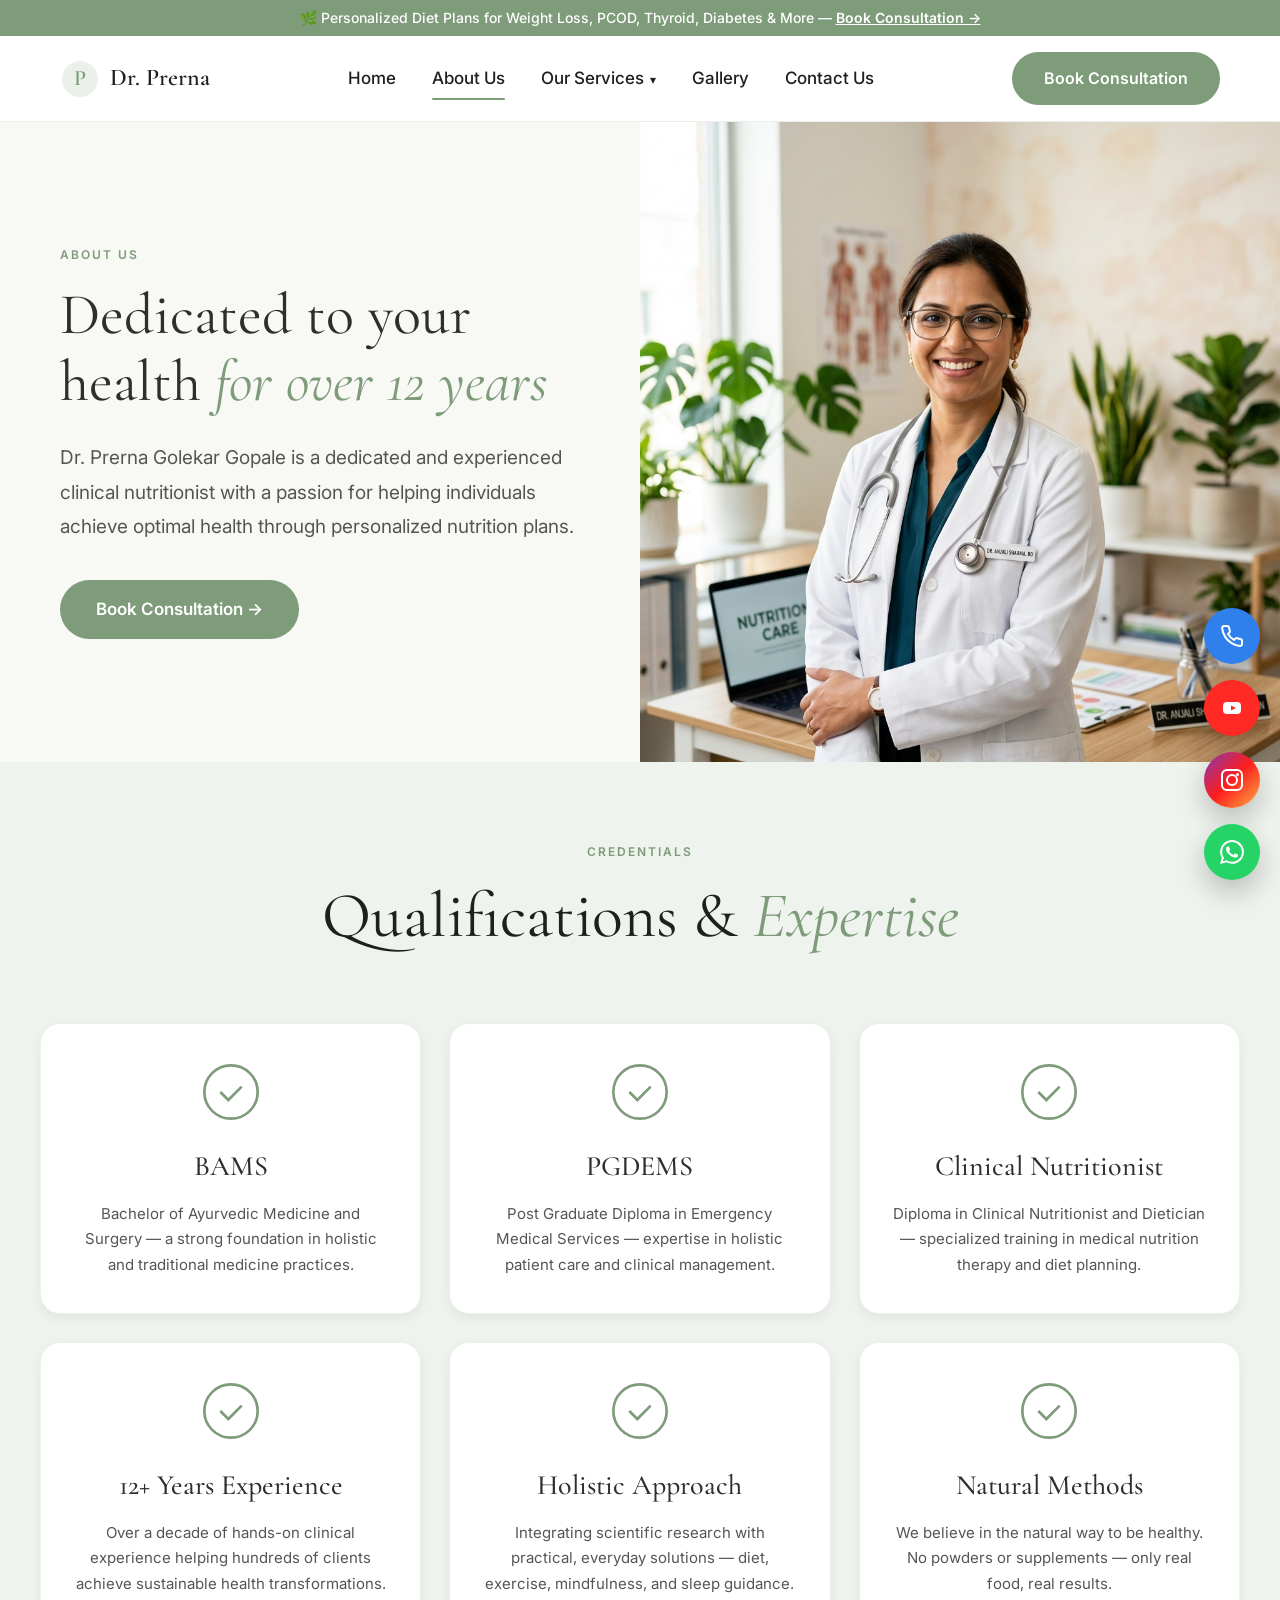
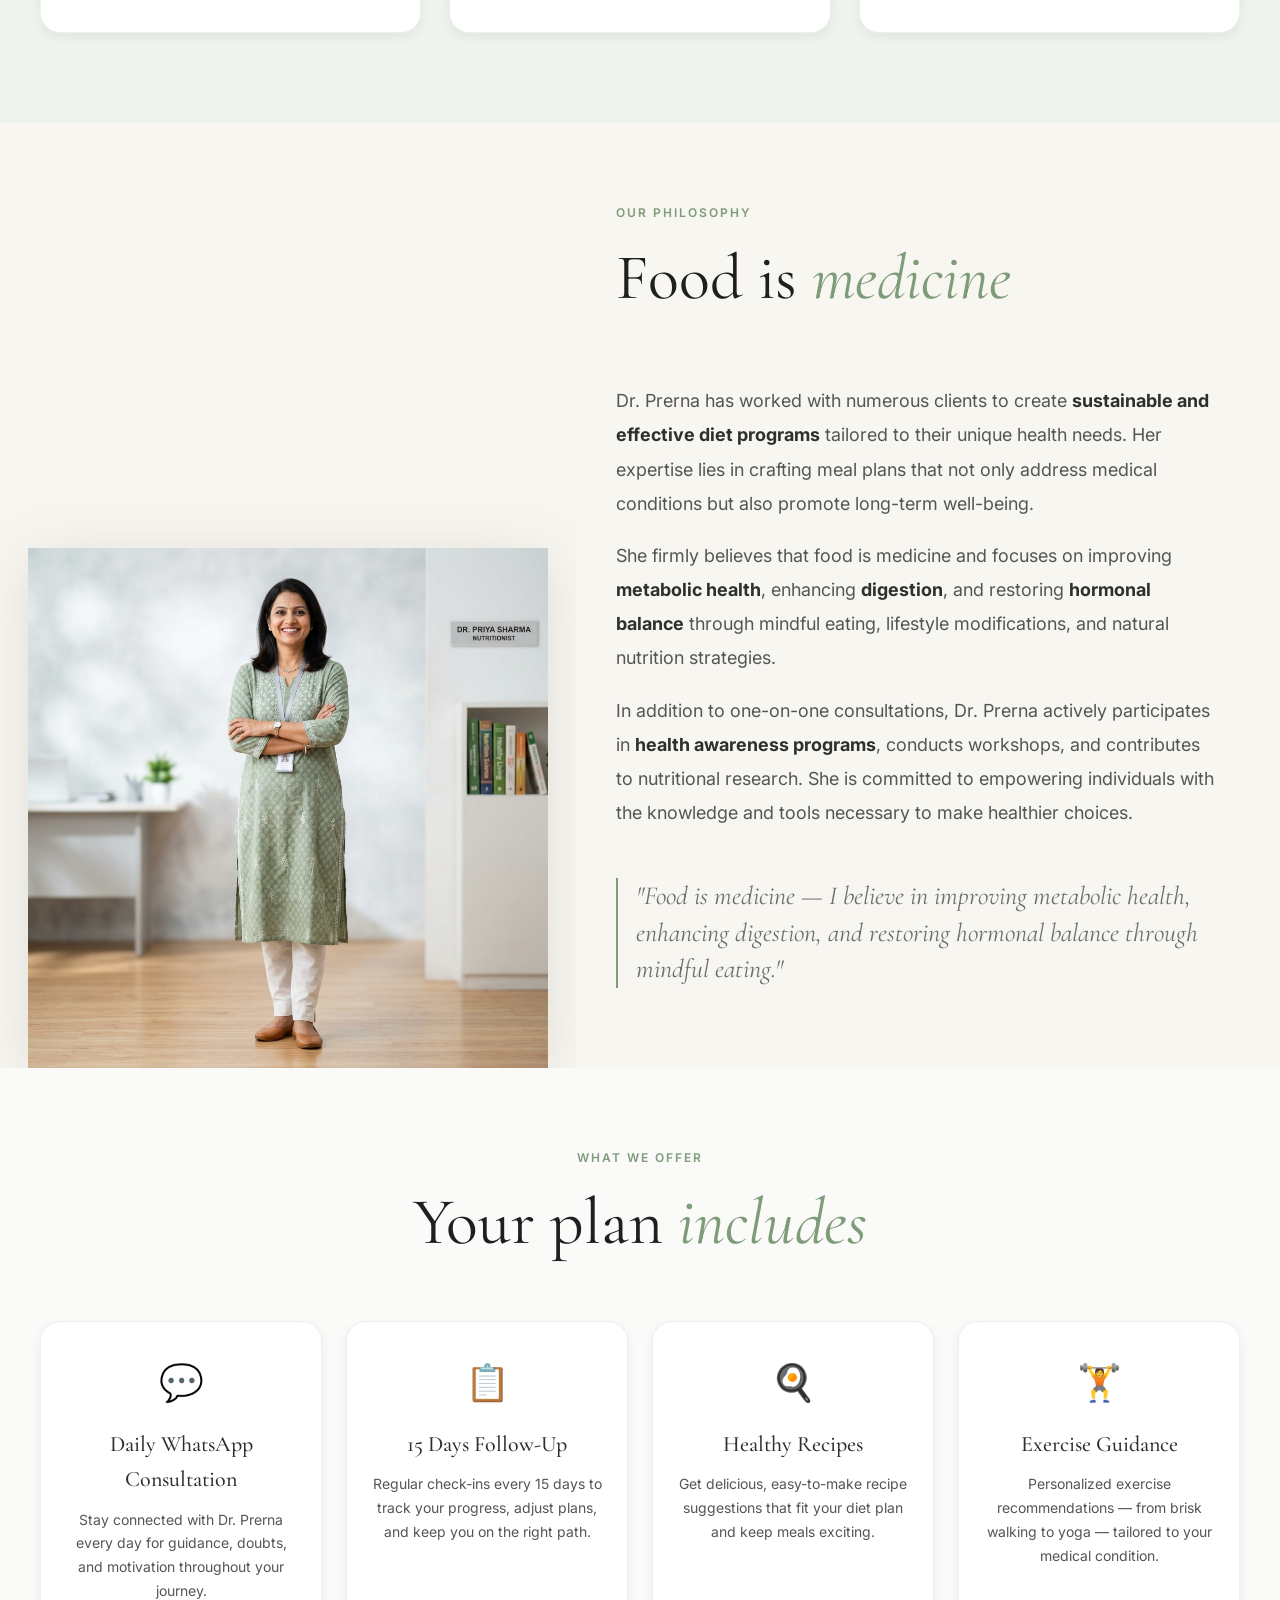
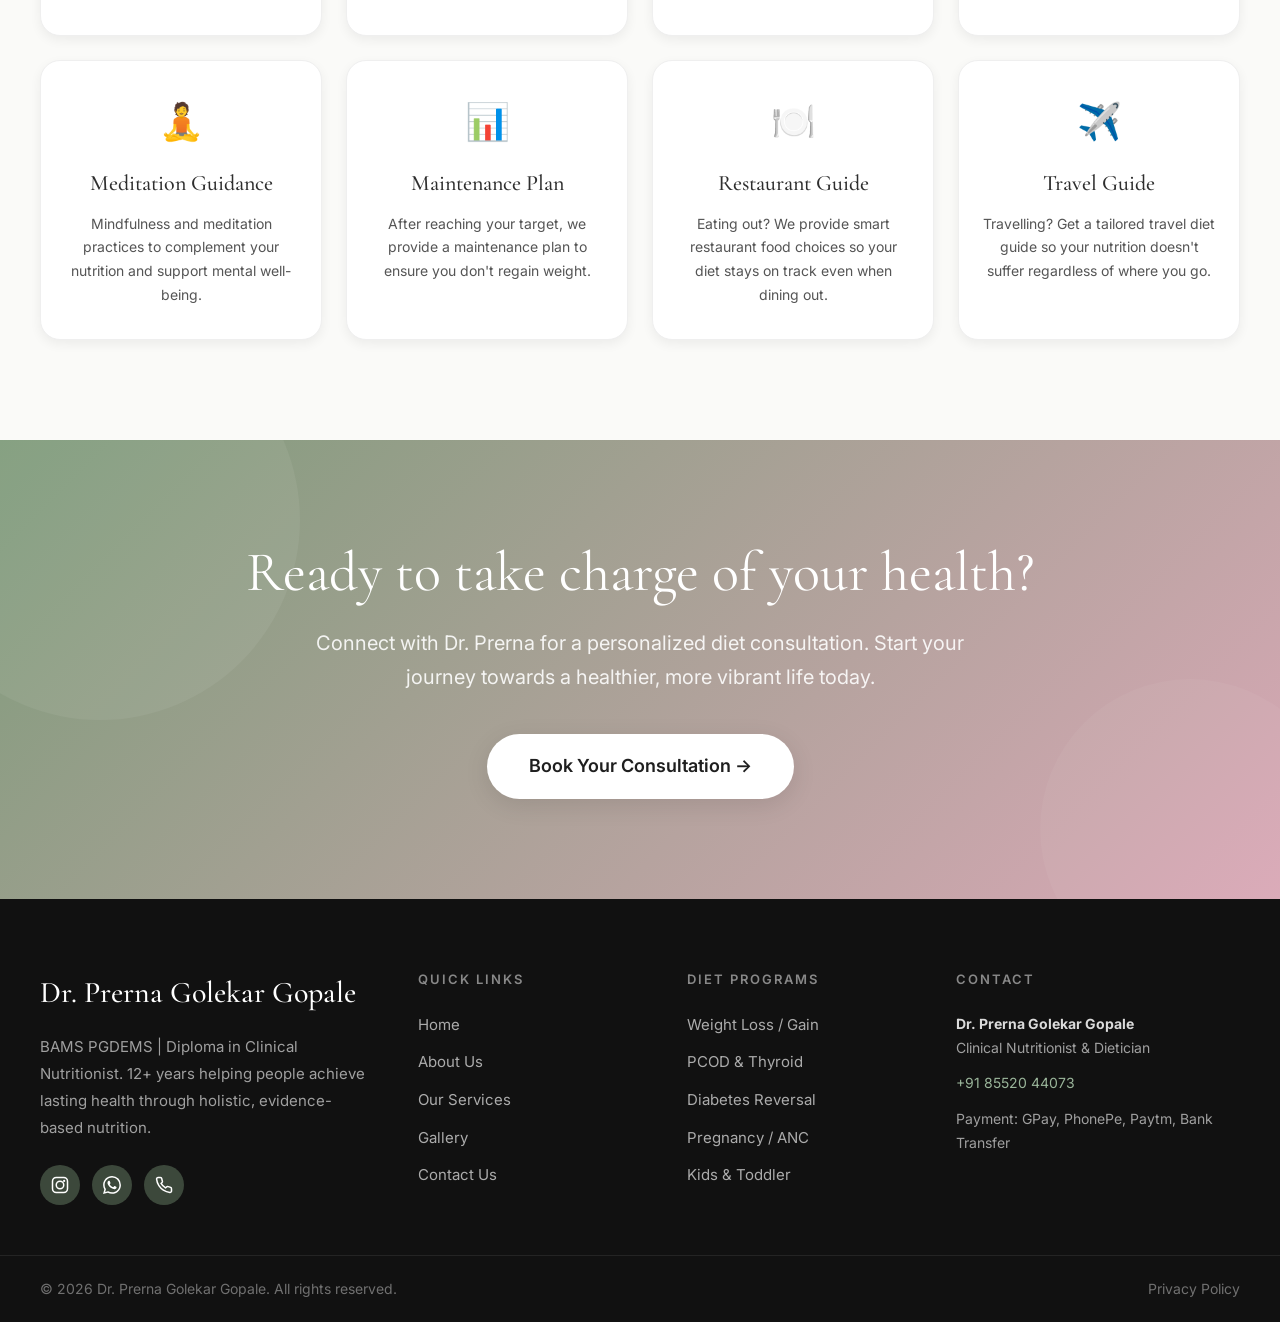
==== about.html @ bc81bae0 "Initial website commit" ====
<!DOCTYPE html>
<html lang="en">
<head>
    <meta charset="UTF-8">
    <meta name="viewport" content="width=device-width, initial-scale=1.0">
    <title>About Us — Dr. Prerna Golekar Gopale | Clinical Nutritionist</title>
    <meta name="description" content="Learn about Dr. Prerna Golekar Gopale — BAMS PGDEMS, Diploma in Clinical Nutritionist with 12+ years of experience in personalized nutrition and holistic wellness.">
    <link rel="preconnect" href="https://fonts.googleapis.com">
    <link rel="preconnect" href="https://fonts.gstatic.com" crossorigin>
    <link href="https://fonts.googleapis.com/css2?family=Cormorant+Garamond:ital,wght@0,300;0,400;0,500;0,600;0,700;1,300;1,400;1,500;1,600;1,700&family=Inter:wght@300;400;500;600;700&display=swap" rel="stylesheet">
    <link rel="stylesheet" href="styles.css">
</head>
<body>

<!-- ======================== HEADER ======================== -->
<div class="announcement-bar" id="announcement-bar">
    <p>🌿 Personalized Diet Plans for Weight Loss, PCOD, Thyroid, Diabetes & More — <a href="contact.html">Book Consultation →</a></p>
</div>

<header class="main-navbar" id="main-navbar">
    <div class="navbar-inner">
        <div class="nav-left">
            <a href="index.html" class="nav-logo">
                <svg class="logo-icon" viewBox="0 0 40 40" width="40" height="40">
                    <circle cx="20" cy="20" r="18" fill="#7E9B7A" opacity="0.15"/>
                    <text x="20" y="26" text-anchor="middle" fill="#7E9B7A" font-family="Cormorant Garamond, serif" font-size="22" font-weight="600">P</text>
                </svg>
                <span class="logo-text">Dr. Prerna</span>
            </a>
        </div>
        <nav class="nav-center" id="nav-center">
            <a href="index.html" class="nav-link">Home</a>
            <a href="about.html" class="nav-link active">About Us</a>
            <div class="nav-dropdown">
                <a href="services.html" class="nav-link">Our Services <span class="dropdown-arrow">▾</span></a>
                <div class="dropdown-menu">
                    <a href="services.html#weight-loss">Weight Loss Program</a>
                    <a href="services.html#pcod-thyroid">PCOD / Thyroid Diet</a>
                    <a href="services.html#diabetes">Diabetes Reversal</a>
                    <a href="services.html#pregnancy">Pregnancy / ANC Plans</a>
                    <a href="services.html#kids">Kids & Toddler Diet</a>
                </div>
            </div>
            <a href="gallery.html" class="nav-link">Gallery</a>
            <a href="contact.html" class="nav-link">Contact Us</a>
        </nav>
        <div class="nav-right">
            <a href="contact.html" class="nav-cta">Book Consultation</a>
        </div>
        <button class="hamburger" id="hamburger" aria-label="Toggle navigation">
            <span></span>
            <span></span>
            <span></span>
        </button>
    </div>
    <div class="mobile-menu" id="mobile-menu">
        <a href="index.html" class="mobile-link">Home</a>
        <a href="about.html" class="mobile-link">About Us</a>
        <a href="services.html" class="mobile-link">Our Services</a>
        <a href="gallery.html" class="mobile-link">Gallery</a>
        <a href="contact.html" class="mobile-link">Contact Us</a>
        <a href="contact.html" class="nav-cta mobile-cta">Book Consultation</a>
    </div>
</header>


<!-- ======================== PAGE HERO ======================== -->
<section class="page-hero" id="page-hero">
    <div class="page-hero-inner">
        <div class="page-hero-content">
            <span class="eyebrow">ABOUT US</span>
            <h1 class="page-hero-heading">Dedicated to your health <span class="green italic">for over 12 years</span></h1>
            <p class="page-hero-desc">Dr. Prerna Golekar Gopale is a dedicated and experienced clinical nutritionist with a passion for helping individuals achieve optimal health through personalized nutrition plans.</p>
            <a href="contact.html" class="btn-sage">Book Consultation →</a>
        </div>
        <div class="page-hero-image">
            <img src="images/about-hero.png" alt="Dr. Prerna Golekar Gopale — Clinical Nutritionist" loading="lazy">
        </div>
    </div>
</section>


<!-- ======================== QUALIFICATIONS ======================== -->
<section class="about-qualifications" id="qualifications">
    <div class="container">
        <span class="eyebrow center">CREDENTIALS</span>
        <h2 class="section-heading-lg center">Qualifications & <span class="green italic">Expertise</span></h2>
        
        <div class="qual-grid">
            <div class="qual-card">
                <div class="qual-icon">
                    <svg viewBox="0 0 48 48" fill="none" stroke="#7E9B7A" stroke-width="2"><circle cx="24" cy="24" r="20"/><path d="M16 24l6 6 10-10"/></svg>
                </div>
                <h3>BAMS</h3>
                <p>Bachelor of Ayurvedic Medicine and Surgery — a strong foundation in holistic and traditional medicine practices.</p>
            </div>
            <div class="qual-card">
                <div class="qual-icon">
                    <svg viewBox="0 0 48 48" fill="none" stroke="#7E9B7A" stroke-width="2"><circle cx="24" cy="24" r="20"/><path d="M16 24l6 6 10-10"/></svg>
                </div>
                <h3>PGDEMS</h3>
                <p>Post Graduate Diploma in Emergency Medical Services — expertise in holistic patient care and clinical management.</p>
            </div>
            <div class="qual-card">
                <div class="qual-icon">
                    <svg viewBox="0 0 48 48" fill="none" stroke="#7E9B7A" stroke-width="2"><circle cx="24" cy="24" r="20"/><path d="M16 24l6 6 10-10"/></svg>
                </div>
                <h3>Clinical Nutritionist</h3>
                <p>Diploma in Clinical Nutritionist and Dietician — specialized training in medical nutrition therapy and diet planning.</p>
            </div>
            <div class="qual-card">
                <div class="qual-icon">
                    <svg viewBox="0 0 48 48" fill="none" stroke="#7E9B7A" stroke-width="2"><circle cx="24" cy="24" r="20"/><path d="M16 24l6 6 10-10"/></svg>
                </div>
                <h3>12+ Years Experience</h3>
                <p>Over a decade of hands-on clinical experience helping hundreds of clients achieve sustainable health transformations.</p>
            </div>
            <div class="qual-card">
                <div class="qual-icon">
                    <svg viewBox="0 0 48 48" fill="none" stroke="#7E9B7A" stroke-width="2"><circle cx="24" cy="24" r="20"/><path d="M16 24l6 6 10-10"/></svg>
                </div>
                <h3>Holistic Approach</h3>
                <p>Integrating scientific research with practical, everyday solutions — diet, exercise, mindfulness, and sleep guidance.</p>
            </div>
            <div class="qual-card">
                <div class="qual-icon">
                    <svg viewBox="0 0 48 48" fill="none" stroke="#7E9B7A" stroke-width="2"><circle cx="24" cy="24" r="20"/><path d="M16 24l6 6 10-10"/></svg>
                </div>
                <h3>Natural Methods</h3>
                <p>We believe in the natural way to be healthy. No powders or supplements — only real food, real results.</p>
            </div>
        </div>
    </div>
</section>


<!-- ======================== DR. PRERNA'S STORY ======================== -->
<section class="about-story" id="story">
    <div class="about-story-grid">
        <div class="about-story-image">
            <img src="images/founder.png" alt="Dr. Prerna Golekar Gopale" loading="lazy">
        </div>
        <div class="about-story-content">
            <span class="eyebrow">OUR PHILOSOPHY</span>
            <h2 class="section-heading-lg">Food is <span class="green italic">medicine</span></h2>
            <p class="founder-para">
                Dr. Prerna has worked with numerous clients to create <strong>sustainable and effective diet programs</strong> tailored to their unique health needs. Her expertise lies in crafting meal plans that not only address medical conditions but also promote long-term well-being.
            </p>
            <p class="founder-para">
                She firmly believes that food is medicine and focuses on improving <strong>metabolic health</strong>, enhancing <strong>digestion</strong>, and restoring <strong>hormonal balance</strong> through mindful eating, lifestyle modifications, and natural nutrition strategies.
            </p>
            <p class="founder-para">
                In addition to one-on-one consultations, Dr. Prerna actively participates in <strong>health awareness programs</strong>, conducts workshops, and contributes to nutritional research. She is committed to empowering individuals with the knowledge and tools necessary to make healthier choices.
            </p>
            <blockquote class="founder-quote">
                "Food is medicine — I believe in improving metabolic health, enhancing digestion, and restoring hormonal balance through mindful eating."
            </blockquote>
        </div>
    </div>
</section>


<!-- ======================== WHAT WE OFFER ======================== -->
<section class="about-offers" id="offers">
    <div class="container">
        <span class="eyebrow center">WHAT WE OFFER</span>
        <h2 class="section-heading-xl center">Your plan <span class="green italic">includes</span></h2>

        <div class="offers-grid">
            <div class="offer-card">
                <div class="offer-icon">💬</div>
                <h4>Daily WhatsApp Consultation</h4>
                <p>Stay connected with Dr. Prerna every day for guidance, doubts, and motivation throughout your journey.</p>
            </div>
            <div class="offer-card">
                <div class="offer-icon">📋</div>
                <h4>15 Days Follow-Up</h4>
                <p>Regular check-ins every 15 days to track your progress, adjust plans, and keep you on the right path.</p>
            </div>
            <div class="offer-card">
                <div class="offer-icon">🍳</div>
                <h4>Healthy Recipes</h4>
                <p>Get delicious, easy-to-make recipe suggestions that fit your diet plan and keep meals exciting.</p>
            </div>
            <div class="offer-card">
                <div class="offer-icon">🏋️</div>
                <h4>Exercise Guidance</h4>
                <p>Personalized exercise recommendations — from brisk walking to yoga — tailored to your medical condition.</p>
            </div>
            <div class="offer-card">
                <div class="offer-icon">🧘</div>
                <h4>Meditation Guidance</h4>
                <p>Mindfulness and meditation practices to complement your nutrition and support mental well-being.</p>
            </div>
            <div class="offer-card">
                <div class="offer-icon">📊</div>
                <h4>Maintenance Plan</h4>
                <p>After reaching your target, we provide a maintenance plan to ensure you don't regain weight.</p>
            </div>
            <div class="offer-card">
                <div class="offer-icon">🍽️</div>
                <h4>Restaurant Guide</h4>
                <p>Eating out? We provide smart restaurant food choices so your diet stays on track even when dining out.</p>
            </div>
            <div class="offer-card">
                <div class="offer-icon">✈️</div>
                <h4>Travel Guide</h4>
                <p>Travelling? Get a tailored travel diet guide so your nutrition doesn't suffer regardless of where you go.</p>
            </div>
        </div>
    </div>
</section>


<!-- ======================== CTA SECTION ======================== -->
<section class="cta-section" id="cta">
    <div class="cta-bg-shape cta-shape-1"></div>
    <div class="cta-bg-shape cta-shape-2"></div>
    <div class="container cta-inner">
        <h2 class="cta-heading">Ready to take charge of your health?</h2>
        <p class="cta-sub">Connect with Dr. Prerna for a personalized diet consultation. Start your journey towards a healthier, more vibrant life today.</p>
        <a href="contact.html" class="cta-btn">Book Your Consultation →</a>
    </div>
</section>


<!-- ======================== FOOTER ======================== -->
<footer class="site-footer" id="footer">
    <div class="container footer-grid">
        <div class="footer-col footer-brand">
            <h3 class="footer-brand-name">Dr. Prerna Golekar Gopale</h3>
            <p class="footer-brand-desc">BAMS PGDEMS | Diploma in Clinical Nutritionist. 12+ years helping people achieve lasting health through holistic, evidence-based nutrition.</p>
            <div class="footer-socials">
                <a href="https://www.instagram.com/" target="_blank" class="social-circle" aria-label="Instagram">
                    <svg viewBox="0 0 24 24" width="18" height="18" fill="white"><rect x="2" y="2" width="20" height="20" rx="5" fill="none" stroke="white" stroke-width="2"/><circle cx="12" cy="12" r="5" fill="none" stroke="white" stroke-width="2"/><circle cx="17.5" cy="6.5" r="1.5" fill="white"/></svg>
                </a>
                <a href="https://wa.me/918552044073" target="_blank" class="social-circle" aria-label="WhatsApp">
                    <svg viewBox="0 0 24 24" width="18" height="18" fill="white"><path d="M17.472 14.382c-.297-.149-1.758-.867-2.03-.967-.273-.099-.471-.148-.67.15-.197.297-.767.966-.94 1.164-.173.199-.347.223-.644.075-.297-.15-1.255-.463-2.39-1.475-.883-.788-1.48-1.761-1.653-2.059-.173-.297-.018-.458.13-.606.134-.133.298-.347.446-.52.149-.174.198-.298.298-.497.099-.198.05-.371-.025-.52-.075-.149-.669-1.612-.916-2.207-.242-.579-.487-.5-.669-.51-.173-.008-.371-.01-.57-.01-.198 0-.52.074-.792.372-.272.297-1.04 1.016-1.04 2.479 0 1.462 1.065 2.875 1.213 3.074.149.198 2.096 3.2 5.077 4.487.709.306 1.262.489 1.694.625.712.227 1.36.195 1.871.118.571-.085 1.758-.719 2.006-1.413.248-.694.248-1.289.173-1.413-.074-.124-.272-.198-.57-.347m-5.421 7.403h-.004a9.87 9.87 0 01-5.031-1.378l-.361-.214-3.741.982.998-3.648-.235-.374a9.86 9.86 0 01-1.51-5.26c.001-5.45 4.436-9.884 9.888-9.884 2.64 0 5.122 1.03 6.988 2.898a9.825 9.825 0 012.893 6.994c-.003 5.45-4.437 9.884-9.885 9.884m8.413-18.297A11.815 11.815 0 0012.05 0C5.495 0 .16 5.335.157 11.892c0 2.096.547 4.142 1.588 5.945L.057 24l6.305-1.654a11.882 11.882 0 005.683 1.448h.005c6.554 0 11.89-5.335 11.893-11.893a11.821 11.821 0 00-3.48-8.413z"/></svg>
                </a>
                <a href="tel:+918552044073" class="social-circle" aria-label="Call">
                    <svg viewBox="0 0 24 24" width="18" height="18" fill="none" stroke="white" stroke-width="2"><path d="M22 16.92v3a2 2 0 01-2.18 2 19.79 19.79 0 01-8.63-3.07 19.5 19.5 0 01-6-6 19.79 19.79 0 01-3.07-8.67A2 2 0 014.11 2h3a2 2 0 012 1.72c.12.96.36 1.9.7 2.81a2 2 0 01-.45 2.11L8.09 9.91a16 16 0 006 6l1.27-1.27a2 2 0 012.11-.45c.91.34 1.85.58 2.81.7A2 2 0 0122 16.92z"/></svg>
                </a>
            </div>
        </div>
        <div class="footer-col">
            <h4 class="footer-col-title">QUICK LINKS</h4>
            <ul class="footer-links">
                <li><a href="index.html">Home</a></li>
                <li><a href="about.html">About Us</a></li>
                <li><a href="services.html">Our Services</a></li>
                <li><a href="gallery.html">Gallery</a></li>
                <li><a href="contact.html">Contact Us</a></li>
            </ul>
        </div>
        <div class="footer-col">
            <h4 class="footer-col-title">DIET PROGRAMS</h4>
            <ul class="footer-links">
                <li><a href="services.html#weight-loss">Weight Loss / Gain</a></li>
                <li><a href="services.html#pcod-thyroid">PCOD & Thyroid</a></li>
                <li><a href="services.html#diabetes">Diabetes Reversal</a></li>
                <li><a href="services.html#pregnancy">Pregnancy / ANC</a></li>
                <li><a href="services.html#kids">Kids & Toddler</a></li>
            </ul>
        </div>
        <div class="footer-col">
            <h4 class="footer-col-title">CONTACT</h4>
            <div class="footer-contact">
                <p><strong>Dr. Prerna Golekar Gopale</strong><br>Clinical Nutritionist & Dietician</p>
                <p><a href="tel:+918552044073">+91 85520 44073</a></p>
                <p>Payment: GPay, PhonePe, Paytm, Bank Transfer</p>
            </div>
        </div>
    </div>
    <div class="footer-bottom">
        <div class="container footer-bottom-inner">
            <span>&copy; 2026 Dr. Prerna Golekar Gopale. All rights reserved.</span>
            <a href="#">Privacy Policy</a>
        </div>
    </div>
</footer>

<div class="floating-contact-buttons" id="floating-contact-buttons">
    <a href="tel:+918857066841" class="fab-btn fab-call" aria-label="Call">
        <svg viewBox="0 0 24 24" width="24" height="24" fill="none" stroke="currentColor" stroke-width="2"><path d="M22 16.92v3a2 2 0 01-2.18 2 19.79 19.79 0 01-8.63-3.07 19.5 19.5 0 01-6-6 19.79 19.79 0 01-3.07-8.67A2 2 0 014.11 2h3a2 2 0 012 1.72c.12.96.36 1.9.7 2.81a2 2 0 01-.45 2.11L8.09 9.91a16 16 0 006 6l1.27-1.27a2 2 0 012.11-.45c.91.34 1.85.58 2.81.7A2 2 0 0122 16.92z"/></svg>
    </a>
    <a href="https://www.youtube.com/" target="_blank" class="fab-btn fab-youtube" aria-label="YouTube">
        <svg viewBox="0 0 24 24" width="24" height="24" fill="none" aria-hidden="true"><rect x="3" y="6" width="18" height="12" rx="4" fill="#fff"/><path d="M11 9.6L16 12L11 14.4V9.6z" fill="#FF2A23"/></svg>
    </a>
    <a href="https://www.instagram.com/" target="_blank" class="fab-btn fab-instagram" aria-label="Instagram">
        <svg viewBox="0 0 24 24" width="24" height="24" fill="none" stroke="currentColor" stroke-width="2"><rect x="2" y="2" width="20" height="20" rx="5"/><circle cx="12" cy="12" r="5"/><circle cx="17.5" cy="6.5" r="1.5" fill="currentColor" stroke="none"/></svg>
    </a>
    <a href="https://wa.me/918857066841" target="_blank" class="fab-btn fab-whatsapp" aria-label="WhatsApp">
        <svg viewBox="0 0 24 24" width="24" height="24" fill="currentColor"><path d="M17.472 14.382c-.297-.149-1.758-.867-2.03-.967-.273-.099-.471-.148-.67.15-.197.297-.767.966-.94 1.164-.173.199-.347.223-.644.075-.297-.15-1.255-.463-2.39-1.475-.883-.788-1.48-1.761-1.653-2.059-.173-.297-.018-.458.13-.606.134-.133.298-.347.446-.52.149-.174.198-.298.298-.497.099-.198.05-.371-.025-.52-.075-.149-.669-1.612-.916-2.207-.242-.579-.487-.5-.669-.51-.173-.008-.371-.01-.57-.01-.198 0-.52.074-.792.372-.272.297-1.04 1.016-1.04 2.479 0 1.462 1.065 2.875 1.213 3.074.149.198 2.096 3.2 5.077 4.487.709.306 1.262.489 1.694.625.712.227 1.36.195 1.871.118.571-.085 1.758-.719 2.006-1.413.248-.694.248-1.289.173-1.413-.074-.124-.272-.198-.57-.347m-5.421 7.403h-.004a9.87 9.87 0 01-5.031-1.378l-.361-.214-3.741.982.998-3.648-.235-.374a9.86 9.86 0 01-1.51-5.26c.001-5.45 4.436-9.884 9.888-9.884 2.64 0 5.122 1.03 6.988 2.898a9.825 9.825 0 012.893 6.994c-.003 5.45-4.437 9.884-9.885 9.884m8.413-18.297A11.815 11.815 0 0012.05 0C5.495 0 .16 5.335.157 11.892c0 2.096.547 4.142 1.588 5.945L.057 24l6.305-1.654a11.882 11.882 0 005.683 1.448h.005c6.554 0 11.89-5.335 11.893-11.893a11.821 11.821 0 00-3.48-8.413z"/></svg>
    </a>
</div>

<script src="script.js"></script>
</body>
</html>
---- styles.css ----
/* =============================================
   CSS RESET & BASE
   ============================================= */
*, *::before, *::after {
    margin: 0;
    padding: 0;
    box-sizing: border-box;
}

:root {
    --sage: #7E9B7A;
    --sage-dark: #6A876A;
    --sage-light: #9AB59A;
    --rose-accent: #D9A8B6;
    --rose-soft: #F4E7EA;
    --sage-bg: #EEF3EE;
    --off-white: #F8F8F5;
    --warm-ivory: #F8F6F1;
    --charcoal: #2E2E2E;
    --dark-text: #1F1F1F;
    --body-text: #2F2F2F;
    --muted-text: #555555;
    --light-text: #8B8B8B;
    --border-color: #ECECEC;
    --card-border: #EFEFEF;
    --serif: 'Cormorant Garamond', Georgia, serif;
    --sans: 'Inter', -apple-system, BlinkMacSystemFont, sans-serif;
    --shadow-sm: 0 4px 12px rgba(0,0,0,0.06);
    --shadow-md: 0 12px 28px rgba(0,0,0,0.06);
    --shadow-lg: 0 14px 28px rgba(0,0,0,0.12);
    --transition: 0.3s ease;
}

html {
    scroll-behavior: smooth;
    font-size: 16px;
}

body {
    font-family: var(--sans);
    color: var(--dark-text);
    background: #fff;
    line-height: 1.6;
    -webkit-font-smoothing: antialiased;
    -moz-osx-font-smoothing: grayscale;
    overflow-x: hidden;
}

a { text-decoration: none; color: inherit; transition: color var(--transition); }
img { display: block; max-width: 100%; height: auto; }

.container { max-width: 1280px; margin: 0 auto; padding: 0 40px; }

.green { color: var(--sage); }
.italic { font-style: italic; }
.center { text-align: center; }

.eyebrow {
    display: block;
    font-size: 12px;
    font-weight: 600;
    letter-spacing: 2px;
    text-transform: uppercase;
    color: var(--sage);
    margin-bottom: 18px;
}

.eyebrow.center { text-align: center; }
.eyebrow.light { color: var(--sage-light); }


/* =============================================
   ANNOUNCEMENT BAR
   ============================================= */
.announcement-bar {
    width: 100%;
    background: var(--sage);
    height: 36px;
    display: flex;
    align-items: center;
    justify-content: center;
    z-index: 1001;
}
.announcement-bar p { color: #fff; font-size: 14px; font-weight: 500; text-align: center; }
.announcement-bar a { color: #fff; text-decoration: underline; font-weight: 600; }
.announcement-bar a:hover { opacity: 0.85; }


/* =============================================
   MAIN NAVBAR
   ============================================= */
.main-navbar {
    background: #fff;
    height: 86px;
    border-bottom: 1px solid var(--border-color);
    position: sticky;
    top: 0;
    z-index: 1000;
    transition: box-shadow var(--transition);
}
.main-navbar.scrolled { box-shadow: 0 2px 20px rgba(0,0,0,0.06); }

.navbar-inner {
    max-width: 1400px;
    margin: 0 auto;
    padding: 0 60px;
    height: 100%;
    display: flex;
    align-items: center;
    justify-content: space-between;
    gap: 40px;
}

.nav-left { flex-shrink: 0; }
.nav-logo { display: flex; align-items: center; gap: 10px; }
.logo-text { font-family: var(--serif); font-size: 24px; font-weight: 600; color: var(--dark-text); }

.nav-center { display: flex; align-items: center; gap: 36px; }
.nav-link {
    font-size: 17px; font-weight: 500; color: var(--dark-text);
    position: relative; padding: 6px 0; transition: color var(--transition);
}
.nav-link:hover { color: var(--sage); }
.nav-link.active::after {
    content: ''; position: absolute; bottom: -2px; left: 0; right: 0;
    height: 2px; background: var(--sage); border-radius: 1px;
}

.dropdown-arrow { font-size: 12px; margin-left: 2px; }
.nav-dropdown { position: relative; }

.dropdown-menu {
    position: absolute; top: 100%; left: 50%;
    transform: translateX(-50%) translateY(10px);
    min-width: 220px; background: #fff; border-radius: 12px;
    box-shadow: 0 10px 40px rgba(0,0,0,0.12); padding: 10px 0;
    opacity: 0; visibility: hidden; transition: all var(--transition); z-index: 100;
}
.nav-dropdown:hover .dropdown-menu {
    opacity: 1; visibility: visible; transform: translateX(-50%) translateY(0);
}
.dropdown-menu a {
    display: block; padding: 10px 22px; font-size: 15px;
    color: var(--dark-text); transition: all var(--transition);
}
.dropdown-menu a:hover { background: var(--sage-bg); color: var(--sage); }

.nav-right { flex-shrink: 0; }
.nav-cta {
    display: inline-block; background: var(--sage); color: #fff !important;
    padding: 14px 32px; border-radius: 999px; font-size: 16px; font-weight: 600;
    transition: all var(--transition);
}
.nav-cta:hover {
    background: var(--sage-dark); transform: translateY(-1px);
    box-shadow: 0 4px 16px rgba(126,155,122,0.3);
}

/* Hamburger */
.hamburger {
    display: none; flex-direction: column; gap: 5px;
    background: none; border: none; cursor: pointer; padding: 6px; z-index: 1010;
}
.hamburger span {
    display: block; width: 26px; height: 2.5px; background: var(--dark-text);
    border-radius: 2px; transition: all var(--transition);
}
.hamburger.active span:nth-child(1) { transform: rotate(45deg) translate(5px, 5px); }
.hamburger.active span:nth-child(2) { opacity: 0; }
.hamburger.active span:nth-child(3) { transform: rotate(-45deg) translate(5px, -5px); }

.mobile-menu {
    display: none; flex-direction: column; padding: 20px 30px 30px;
    background: #fff; border-top: 1px solid var(--border-color);
}
.mobile-menu.open { display: flex; }
.mobile-link {
    padding: 14px 0; font-size: 17px; font-weight: 500;
    color: var(--dark-text); border-bottom: 1px solid #f0f0f0;
}
.mobile-cta { margin-top: 16px; text-align: center; }


/* =============================================
   HERO SECTION
   ============================================= */
.hero-section {
    background: linear-gradient(180deg, var(--off-white) 0%, var(--rose-soft) 100%);
    padding: 40px 0 50px;
    overflow: hidden;
}
.hero-container {
    max-width: 1280px;
    margin: 0 auto;
    padding: 0 40px;
    text-align: center;
}

/* Hero heading row with IG + WA buttons */
.hero-heading-row {
    display: flex;
    align-items: center;
    justify-content: center;
    gap: 34px;
    margin-bottom: 40px;
}

.hero-social-btn {
    display: flex;
    align-items: center;
    justify-content: center;
    width: 60px;
    height: 60px;
    border-radius: 50%;
    flex-shrink: 0;
    box-shadow: 0 10px 24px rgba(0,0,0,0.18);
    transition: transform 0.25s ease, box-shadow 0.25s ease;
    animation: heroSocialFloat 3.4s ease-in-out infinite;
}

.hero-heading-row .hero-social-btn:nth-child(1) { animation-delay: 0s; }
.hero-heading-row .hero-social-btn:nth-child(3) { animation-delay: 1.1s; }

.hero-ig-btn {
    background: linear-gradient(135deg, #f09433, #e6683c, #dc2743, #cc2366, #bc1888);
    color: #fff;
}
.hero-ig-btn:hover,
.hero-ig-btn:focus-visible {
    transform: translateY(-2px) scale(1.1);
    box-shadow:
        0 0 0 2px rgba(255,255,255,0.35),
        0 0 18px rgba(240, 132, 58, 0.95),
        0 0 34px rgba(220, 39, 67, 0.75),
        0 0 52px rgba(188, 24, 136, 0.55),
        0 10px 24px rgba(0,0,0,0.18);
    filter: saturate(1.15) brightness(1.08);
}
.hero-ig-btn:active {
    transform: translateY(0) scale(0.98);
    box-shadow:
        0 0 0 2px rgba(255,255,255,0.2),
        0 0 22px rgba(220, 39, 67, 0.95),
        0 0 40px rgba(188, 24, 136, 0.7);
}

.hero-wa-btn {
    background: #25D366;
    color: #fff;
}
.hero-wa-btn:hover,
.hero-wa-btn:focus-visible {
    transform: translateY(-2px) scale(1.1);
    box-shadow:
        0 0 0 2px rgba(255,255,255,0.28),
        0 0 18px rgba(37, 211, 102, 0.95),
        0 0 34px rgba(18, 184, 98, 0.72),
        0 0 52px rgba(6, 182, 108, 0.5),
        0 10px 24px rgba(0,0,0,0.18);
    filter: saturate(1.15) brightness(1.08);
}
.hero-wa-btn:active {
    transform: translateY(0) scale(0.98);
    box-shadow:
        0 0 0 2px rgba(255,255,255,0.2),
        0 0 22px rgba(37, 211, 102, 0.95),
        0 0 40px rgba(18, 184, 98, 0.7);
}

@keyframes heroSocialFloat {
    0%, 100% { transform: translateY(0); }
    50% { transform: translateY(-4px); }
}

.hero-heading {
    font-family: var(--serif);
    font-size: 40px;
    font-weight: 600;
    color: var(--dark-text);
    line-height: 1.2;
    max-width: 780px;
}

/* COLLAGE — 7 images now */
.hero-collage {
    position: relative;
    width: 100%;
    max-width: 960px;
    height: 580px;
    margin: 0 auto 40px;
}

.collage-card {
    position: absolute;
    border-radius: 24px;
    overflow: hidden;
    box-shadow: var(--shadow-lg);
}
.collage-card img { width: 100%; height: 100%; object-fit: cover; }

.card-center {
    width: 340px; height: 460px;
    left: 50%; top: 50%;
    transform: translate(-50%, -50%);
    border-radius: 28px; z-index: 3;
}

.card-left-top {
    width: 210px; height: 200px;
    left: 4%; top: 0;
    z-index: 2;
}
.card-left-center {
    width: 200px; height: 180px;
    left: 0%; top: 50%;
    transform: translateY(-50%);
    z-index: 2;
}
.card-left-bottom {
    width: 190px; height: 180px;
    left: 2%; bottom: 0;
    z-index: 2;
}
.card-right-top {
    width: 210px; height: 200px;
    right: 4%; top: 0;
    z-index: 2;
}
.card-right-center {
    width: 200px; height: 180px;
    right: 0%; top: 50%;
    transform: translateY(-50%);
    z-index: 2;
}
.card-right-bottom {
    width: 210px; height: 145px;
    right: 6%; bottom: 5px;
    z-index: 2;
}

@keyframes float1 { 0%, 100% { transform: translateY(0); } 50% { transform: translateY(-10px); } }
@keyframes float2 { 0%, 100% { transform: translateY(0); } 50% { transform: translateY(-8px); } }
@keyframes float3 {
    0%, 100% { transform: translateY(-50%); }
    50% { transform: translateY(calc(-50% - 10px)); }
}
.float-anim-1 { animation: float1 6s ease-in-out infinite; }
.float-anim-2 { animation: float2 7s ease-in-out infinite; }
.float-anim-3 { animation: float3 5s ease-in-out infinite; }

.hero-cta-wrap { text-align: center; }
.hero-cta-btn {
    display: inline-block; background: var(--sage); color: #fff;
    padding: 18px 40px; border-radius: 999px; font-size: 18px; font-weight: 600;
    transition: all var(--transition); box-shadow: 0 0 25px rgba(126,155,122,0.35);
}
.hero-cta-btn:hover { background: var(--sage-dark); transform: scale(1.03); }

@keyframes fadeInUp {
    from { opacity: 0; transform: translateY(30px); }
    to { opacity: 1; transform: translateY(0); }
}
.fade-in-up { opacity: 0; animation: fadeInUp 0.8s ease forwards; }
.fade-in-up:nth-child(2) { animation-delay: 0.3s; }


/* =============================================
   SOCIAL PROOF SECTION
   ============================================= */
.social-proof-section { background: var(--sage-bg); padding: 50px 0 40px; }
.stats-grid { display: grid; grid-template-columns: repeat(4, 1fr); gap: 20px; margin-bottom: 40px; }
.stat-block { text-align: center; }
.stat-number { font-family: var(--serif); font-size: 62px; font-weight: 700; color: var(--sage); line-height: 1; }
.stat-suffix { font-family: var(--serif); font-size: 42px; font-weight: 700; color: var(--sage); }
.stat-label { display: block; font-size: 13px; font-weight: 700; text-transform: uppercase; letter-spacing: 0.6px; color: var(--dark-text); margin-top: 6px; }

.media-heading {
    font-family: var(--serif); font-size: 26px; font-weight: 600;
    color: var(--dark-text); text-align: center; margin-top: 30px; margin-bottom: 26px;
}
.media-logos { display: flex; justify-content: center; flex-wrap: wrap; gap: 14px; margin-bottom: 40px; }
.logo-card {
    width: 120px; height: 78px; background: #fff; border-radius: 10px;
    border: 1px solid var(--card-border); display: flex; align-items: center;
    justify-content: center; font-size: 11px; font-weight: 600; color: var(--light-text);
    text-align: center; padding: 6px; transition: all var(--transition);
}
.logo-card:hover { box-shadow: var(--shadow-sm); transform: translateY(-2px); }


/* =============================================
   WHAT YOU GET SECTION
   ============================================= */
.what-you-get-section { background: #F7F7F5; position: relative; overflow: hidden; }
.decorative-shape {
    position: absolute; top: -80px; right: -80px; width: 300px; height: 300px;
    background: rgba(126,155,122,0.06); border-radius: 50%; pointer-events: none;
}
.wyg-grid { display: grid; grid-template-columns: 55% 45%; min-height: 520px; }
.wyg-image { overflow: hidden; }
.wyg-image img { width: 100%; height: 100%; object-fit: cover; transition: transform 0.8s ease; }
.wyg-image:hover img { transform: scale(1.03); }
.wyg-content { padding: 70px 55px; display: flex; flex-direction: column; justify-content: center; }

.section-heading {
    font-family: var(--serif); font-size: 56px; font-weight: 400;
    color: #2E2E2E; margin-bottom: 40px; line-height: 1.1;
}
.benefit-list { list-style: none; margin-bottom: 36px; }
.benefit-item {
    display: flex; align-items: center; gap: 16px; height: 56px;
    border-bottom: 1px solid #E8E8E8; font-size: 17px; color: var(--body-text);
}
.benefit-item:last-child { border-bottom: none; }
.check-icon { width: 28px; height: 28px; flex-shrink: 0; }
.check-icon svg { width: 100%; height: 100%; }

.btn-sage {
    display: inline-block; background: var(--sage); color: #fff;
    padding: 16px 36px; border-radius: 999px; font-size: 17px; font-weight: 600;
    transition: all var(--transition); align-self: flex-start;
}
.btn-sage:hover {
    background: var(--sage-dark); transform: scale(1.03);
    box-shadow: 0 4px 16px rgba(126,155,122,0.3);
}


/* =============================================
   HOW IT WORKS SECTION
   ============================================= */
.how-it-works-section { background: var(--sage-bg); padding: 70px 0 90px; }
.section-heading-lg {
    font-family: var(--serif); font-size: 64px; font-weight: 400;
    color: #1F1F1F; line-height: 1.15; margin-bottom: 70px;
}
.section-heading-lg.center { text-align: center; }

.timeline {
    display: flex; justify-content: space-between; align-items: flex-start;
    position: relative; padding: 0 20px;
}
.timeline-line {
    position: absolute; top: 30px; left: 60px; right: 60px;
    height: 2px; background: #D8E2D8; z-index: 1;
}
.timeline-step {
    display: flex; flex-direction: column; align-items: center;
    text-align: center; max-width: 190px; position: relative; z-index: 2;
}
.step-circle {
    width: 60px; height: 60px; border-radius: 50%; background: #fff;
    border: 1px solid #AFC3AF; display: flex; align-items: center; justify-content: center;
    font-family: var(--serif); font-size: 22px; font-weight: 600; color: var(--sage);
    margin-bottom: 18px; box-shadow: 0 4px 12px rgba(0,0,0,0.06);
}
.step-title { font-size: 15px; font-weight: 600; color: #333; margin-bottom: 8px; line-height: 1.3; }
.step-desc { font-size: 13px; color: #8A8A8A; line-height: 1.5; }


/* =============================================
   FOUNDER SECTION
   ============================================= */
.founder-section { background: var(--warm-ivory); overflow: hidden; }
.founder-grid {
    display: grid; grid-template-columns: 55% 45%; min-height: 560px;
    max-width: 1280px; margin: 0 auto;
}
.founder-content { padding: 80px 40px 80px 60px; display: flex; flex-direction: column; justify-content: center; }
.founder-para { font-size: 18px; color: var(--muted-text); line-height: 1.9; max-width: 620px; margin-bottom: 18px; }
.founder-para strong { color: var(--body-text); }
.founder-quote {
    font-family: var(--serif); font-size: 26px; font-style: italic;
    color: #6E6E6E; border-left: 2px solid var(--sage); padding-left: 18px;
    margin-top: 30px; line-height: 1.4;
}
.founder-image { display: flex; align-items: flex-end; justify-content: center; padding-top: 30px; position: relative; }
.founder-image img { height: 520px; width: auto; object-fit: contain; filter: drop-shadow(0 10px 30px rgba(0,0,0,0.1)); }


/* =============================================
   OUR PROGRAMS SECTION
   ============================================= */
.programs-section { background: #FAFAF8; padding: 70px 0 90px; }
.section-heading-xl {
    font-family: var(--serif); font-size: 66px; font-weight: 400;
    color: #1F1F1F; margin-top: 18px; margin-bottom: 60px; line-height: 1.15;
}
.section-heading-xl.center { text-align: center; }

.programs-grid { display: grid; grid-template-columns: repeat(3, 1fr); gap: 32px; }
.program-card {
    background: #fff; border-radius: 26px; border: 1px solid var(--card-border);
    box-shadow: var(--shadow-md); overflow: hidden; transition: all var(--transition);
}
.program-card:hover { transform: translateY(-8px); box-shadow: 0 20px 40px rgba(0,0,0,0.1); }
.card-image { height: 250px; overflow: hidden; }
.card-image img { width: 100%; height: 100%; object-fit: cover; transition: transform 0.5s ease; }
.program-card:hover .card-image img { transform: scale(1.05); }
.card-body { padding: 28px; }
.card-title { font-family: var(--serif); font-size: 32px; font-weight: 400; color: #1F1F1F; margin-bottom: 14px; }
.card-desc { font-size: 17px; color: var(--muted-text); line-height: 1.8; margin-bottom: 22px; min-height: 80px; }
.card-cta { font-size: 16px; font-weight: 600; color: var(--sage); transition: color var(--transition); }
.card-cta:hover { color: var(--sage-dark); }


/* =============================================
   HOME DIET PROGRAMS GRID (with SVG icons)
   ============================================= */
.home-diet-programs {
    background: linear-gradient(180deg, var(--sage-bg) 0%, #f4f7f4 100%);
    padding: 80px 0 100px;
}

.diet-programs-grid {
    display: grid;
    grid-template-columns: repeat(4, 1fr);
    gap: 20px;
}

.diet-program-card {
    display: flex;
    flex-direction: column;
    align-items: center;
    background: #fff;
    border-radius: 16px;
    padding: 28px 20px;
    text-align: center;
    border: 1px solid var(--card-border);
    box-shadow: var(--shadow-sm);
    transition: all var(--transition);
    cursor: pointer;
    text-decoration: none;
    color: inherit;
}

.diet-program-card:hover {
    transform: translateY(-5px);
    box-shadow: var(--shadow-lg);
    border-color: rgba(126,155,122,0.3);
}

.diet-program-icon-svg {
    width: 52px;
    height: 52px;
    margin-bottom: 14px;
    display: flex;
    align-items: center;
    justify-content: center;
}

.diet-program-icon-svg svg {
    width: 100%;
    height: 100%;
}

.diet-program-card h4 {
    font-family: var(--serif);
    font-size: 20px;
    font-weight: 500;
    color: #2E2E2E;
}


/* =============================================
   TESTIMONIALS SECTION
   ============================================= */
.testimonials-section {
    background: linear-gradient(180deg, var(--off-white) 0%, #f9f6f4 100%);
    padding: 120px 0;
    color: var(--dark-text);
}

.testimonials-label {
    color: var(--sage);
    letter-spacing: 2.8px;
    margin-bottom: 22px;
}

.testimonials-heading {
    color: var(--dark-text);
    font-size: clamp(42px, 6vw, 78px);
    margin-bottom: 22px;
}

.stories-highlight {
    color: var(--sage);
    font-style: italic;
}

.testimonials-subtitle {
    max-width: 760px;
    margin: 0 auto;
    text-align: center;
    color: var(--muted-text);
    font-size: 19px;
    line-height: 1.8;
}

.testimonial-carousel-shell {
    margin-top: 54px;
    position: relative;
    padding: 0 58px;
}

.testimonial-nav {
    position: absolute;
    top: 50%;
    transform: translateY(-50%);
    width: 44px;
    height: 44px;
    border-radius: 50%;
    border: 1px solid rgba(126,155,122,0.24);
    background: rgba(255,255,255,0.72);
    color: var(--dark-text);
    display: flex;
    align-items: center;
    justify-content: center;
    cursor: pointer;
    backdrop-filter: blur(4px);
    transition: all var(--transition);
}

.testimonial-nav:hover {
    background: #fff;
    border-color: rgba(126,155,122,0.55);
    box-shadow: 0 0 0 1px rgba(126,155,122,0.18), 0 10px 22px rgba(0,0,0,0.08);
}

.testimonial-nav-left { left: 0; }
.testimonial-nav-right { right: 0; }

.review-cards-row {
    display: grid;
    grid-template-columns: repeat(3, minmax(0, 1fr));
    gap: 24px;
}

.review-card {
    background: #fff;
    border-radius: 20px;
    padding: 24px;
    box-shadow: 0 14px 38px rgba(0,0,0,0.08);
    color: #2E2E2E;
    min-height: 252px;
}

.review-header {
    display: flex;
    align-items: center;
    gap: 12px;
}

.review-avatar {
    width: 46px;
    height: 46px;
    border-radius: 50%;
    display: flex;
    align-items: center;
    justify-content: center;
    color: #fff;
    font-size: 14px;
    font-weight: 700;
    letter-spacing: 0.5px;
    flex-shrink: 0;
}

.review-meta {
    display: flex;
    flex-direction: column;
    gap: 2px;
}

.review-meta strong {
    font-size: 15px;
    color: #202020;
    line-height: 1.2;
}

.review-time {
    font-size: 12px;
    color: #7A7A7A;
}

.google-icon {
    margin-left: auto;
    flex-shrink: 0;
}

.review-stars {
    margin: 14px 0 12px;
    font-size: 17px;
    letter-spacing: 2px;
    color: #D4A840;
}

.review-text {
    font-size: 14px;
    line-height: 1.75;
    color: #4C4C4C;
    margin-bottom: 10px;
}

.review-read-more {
    font-size: 13px;
    font-weight: 600;
    color: var(--sage-dark);
}

.review-read-more:hover {
    color: var(--sage);
}

.video-testimonials-wrap {
    margin-top: 68px;
    display: flex;
    flex-direction: column;
    gap: 24px;
}

.video-testimonials-row {
    display: grid;
    gap: 22px;
}

.video-testimonials-top {
    grid-template-columns: repeat(3, minmax(0, 1fr));
}

.video-testimonials-bottom {
    grid-template-columns: repeat(2, minmax(0, 1fr));
    max-width: 66%;
    margin: 0 auto;
}

.video-card {
    border-radius: 18px;
    overflow: hidden;
    box-shadow: 0 16px 34px rgba(0,0,0,0.34);
}

.video-thumbnail {
    position: relative;
    height: 220px;
}

.video-thumbnail img {
    width: 100%;
    height: 100%;
    object-fit: cover;
}

.video-thumbnail::after {
    content: '';
    position: absolute;
    inset: 0;
    background: linear-gradient(to bottom, rgba(0,0,0,0.62) 0%, rgba(0,0,0,0.12) 45%, rgba(0,0,0,0.54) 100%);
}

.video-title,
.video-channel,
.video-play-overlay {
    position: absolute;
    z-index: 2;
}

.video-title {
    top: 14px;
    left: 14px;
    right: 14px;
    color: #fff;
    font-size: 16px;
    line-height: 1.35;
    font-weight: 600;
}

.video-channel {
    left: 14px;
    bottom: 12px;
    color: rgba(255,255,255,0.9);
    font-size: 12px;
    font-weight: 500;
    letter-spacing: 0.2px;
}

.video-play-overlay {
    inset: 0;
    display: flex;
    align-items: center;
    justify-content: center;
}

.yt-play-btn {
    width: 72px;
    height: 72px;
    border-radius: 50%;
    background: #FF2424;
    display: flex;
    align-items: center;
    justify-content: center;
    box-shadow: 0 10px 22px rgba(255,36,36,0.35);
}

.yt-play-triangle {
    width: 0;
    height: 0;
    border-top: 12px solid transparent;
    border-bottom: 12px solid transparent;
    border-left: 20px solid #fff;
    margin-left: 5px;
}


/* =============================================
   CTA SECTION
   ============================================= */
.cta-section { background: linear-gradient(135deg, var(--sage), var(--rose-accent)); padding: 100px 0; position: relative; overflow: hidden; }
.cta-bg-shape { position: absolute; border-radius: 50%; pointer-events: none; }
.cta-shape-1 { width: 400px; height: 400px; background: rgba(255,255,255,0.06); top: -120px; left: -100px; }
.cta-shape-2 { width: 300px; height: 300px; background: rgba(255,255,255,0.04); bottom: -80px; right: -60px; }
.cta-inner { text-align: center; position: relative; z-index: 2; }
.cta-heading { font-family: var(--serif); font-size: 56px; font-weight: 400; color: #fff; margin-bottom: 22px; line-height: 1.15; }
.cta-sub { font-size: 20px; color: rgba(255,255,255,0.88); max-width: 680px; margin: 0 auto 40px; line-height: 1.7; }
.cta-btn {
    display: inline-block; background: #fff; color: var(--dark-text);
    padding: 18px 42px; border-radius: 999px; font-size: 18px; font-weight: 600;
    transition: all var(--transition); box-shadow: 0 6px 24px rgba(0,0,0,0.1);
}
.cta-btn:hover { background: var(--rose-soft); transform: scale(1.03); box-shadow: 0 8px 32px rgba(0,0,0,0.12); }


/* =============================================
   FOOTER
   ============================================= */
.site-footer { background: #111; padding: 70px 0 0; color: rgba(255,255,255,0.75); }
.footer-grid {
    display: grid; grid-template-columns: 1.5fr 1fr 1fr 1.3fr;
    gap: 50px; padding-bottom: 50px;
}
.footer-brand-name {
    font-family: var(--serif); font-size: 30px; font-weight: 500;
    color: #fff; margin-bottom: 16px;
}
.footer-brand-desc { font-size: 15px; line-height: 1.8; color: rgba(255,255,255,0.6); margin-bottom: 24px; }
.footer-socials { display: flex; gap: 12px; }
.social-circle {
    width: 40px; height: 40px; border-radius: 50%; background: rgba(126,155,122,0.4);
    display: flex; align-items: center; justify-content: center; transition: all var(--transition);
}
.social-circle:hover { background: var(--sage); transform: translateY(-2px); }

.footer-col-title {
    font-size: 13px; font-weight: 600; letter-spacing: 2px;
    text-transform: uppercase; color: rgba(255,255,255,0.5); margin-bottom: 22px;
}
.footer-links { list-style: none; }
.footer-links li { margin-bottom: 12px; }
.footer-links a { font-size: 15px; color: rgba(255,255,255,0.65); transition: color var(--transition); }
.footer-links a:hover { color: var(--sage-light); }

.footer-contact p { font-size: 14px; line-height: 1.7; margin-bottom: 12px; color: rgba(255,255,255,0.6); }
.footer-contact a { color: var(--sage-light); }
.footer-contact a:hover { color: #fff; }
.footer-contact strong { color: rgba(255,255,255,0.85); }

.footer-bottom { border-top: 1px solid rgba(255,255,255,0.08); padding: 22px 0; }
.footer-bottom-inner {
    display: flex; justify-content: space-between; align-items: center;
    font-size: 14px; color: rgba(255,255,255,0.4);
}
.footer-bottom-inner a { color: rgba(255,255,255,0.4); }
.footer-bottom-inner a:hover { color: var(--sage-light); }


/* =============================================
   FLOATING CONTACT BUTTONS
   ============================================= */
.floating-contact-buttons {
    position: fixed;
    right: 20px;
    bottom: 20px;
    display: flex;
    flex-direction: column;
    gap: 16px;
    z-index: 2500;
    opacity: 0;
    transform: translateY(14px);
    pointer-events: none;
    transition: opacity 0.32s ease, transform 0.32s ease;
}

.floating-contact-buttons.visible {
    opacity: 1;
    transform: translateY(0);
    pointer-events: auto;
}

.fab-btn {
    width: 56px;
    height: 56px;
    border-radius: 50%;
    display: inline-flex;
    align-items: center;
    justify-content: center;
    color: #fff;
    box-shadow: 0 12px 28px rgba(0,0,0,0.22);
    transition: transform 0.2s ease, box-shadow 0.2s ease, filter 0.2s ease;
    animation: fabFloat 3.4s ease-in-out infinite;
}

.fab-btn:hover {
    transform: scale(1.08);
    box-shadow: 0 18px 34px rgba(0,0,0,0.28);
    filter: brightness(1.04);
}

.fab-btn:active {
    transform: scale(0.95);
}

.fab-call { background: #2F80ED; }
.fab-youtube { background: #FF2A23; }
.fab-instagram { background: linear-gradient(135deg, #833AB4, #FD1D1D, #FCB045); }
.fab-whatsapp { background: #25D366; }

@keyframes fabFloat {
    0%, 100% { transform: translateY(0); }
    50% { transform: translateY(-2px); }
}


/* =============================================
   SCROLL ANIMATIONS
   ============================================= */
.reveal {
    opacity: 0; transform: translateY(40px);
    transition: opacity 0.7s ease, transform 0.7s ease;
}
.reveal.visible { opacity: 1; transform: translateY(0); }
.reveal-left {
    opacity: 0; transform: translateX(-40px);
    transition: opacity 0.7s ease, transform 0.7s ease;
}
.reveal-left.visible { opacity: 1; transform: translateX(0); }


/* =============================================
   PAGE HERO — Inner Pages
   ============================================= */
.page-hero { background: var(--off-white); overflow: hidden; }
.page-hero-inner {
    display: grid; grid-template-columns: 1fr 1fr;
    max-width: 1400px; margin: 0 auto; min-height: 520px;
}
.page-hero-content {
    padding: 80px 40px 80px 60px; display: flex; flex-direction: column; justify-content: center;
}
.page-hero-heading {
    font-family: var(--serif); font-size: 58px; font-weight: 400;
    color: #2E2E2E; line-height: 1.15; margin-bottom: 26px;
}
.page-hero-desc { font-size: 19px; color: var(--muted-text); line-height: 1.8; max-width: 540px; margin-bottom: 36px; }
.page-hero-image {
    display: flex; align-items: center; justify-content: center;
    overflow: hidden; position: relative;
}
.page-hero-image img { width: 100%; height: 100%; object-fit: cover; transition: transform 0.8s ease; }
.page-hero-image:hover img { transform: scale(1.03); }


/* =============================================
   ABOUT PAGE — Qualifications Grid
   ============================================= */
.about-qualifications { background: var(--sage-bg); padding: 80px 0 90px; }
.qual-grid { display: grid; grid-template-columns: repeat(3, 1fr); gap: 28px; }
.qual-card {
    background: #fff; border-radius: 20px; padding: 36px 30px;
    border: 1px solid var(--card-border); box-shadow: var(--shadow-sm);
    transition: all var(--transition); text-align: center;
}
.qual-card:hover { transform: translateY(-6px); box-shadow: var(--shadow-lg); }
.qual-icon { width: 64px; height: 64px; margin: 0 auto 20px; }
.qual-icon svg { width: 100%; height: 100%; }
.qual-card h3 { font-family: var(--serif); font-size: 28px; font-weight: 500; color: #2E2E2E; margin-bottom: 12px; }
.qual-card p { font-size: 15px; color: var(--muted-text); line-height: 1.7; }


/* =============================================
   ABOUT PAGE — Story Section
   ============================================= */
.about-story { background: var(--warm-ivory); overflow: hidden; }
.about-story-grid {
    display: grid; grid-template-columns: 45% 55%;
    max-width: 1280px; margin: 0 auto; min-height: 560px;
}
.about-story-image {
    display: flex; align-items: flex-end; justify-content: center;
    padding: 30px 0 0; overflow: hidden;
}
.about-story-image img { height: 520px; width: auto; object-fit: contain; filter: drop-shadow(0 10px 30px rgba(0,0,0,0.1)); }
.about-story-content { padding: 80px 60px 80px 40px; display: flex; flex-direction: column; justify-content: center; }


/* =============================================
   ABOUT PAGE — What We Offer Grid
   ============================================= */
.about-offers { background: #FAFAF8; padding: 80px 0 100px; }
.offers-grid { display: grid; grid-template-columns: repeat(4, 1fr); gap: 24px; }
.offer-card {
    background: #fff; border-radius: 20px; padding: 32px 24px;
    border: 1px solid var(--card-border); box-shadow: var(--shadow-sm);
    transition: all var(--transition); text-align: center;
}
.offer-card:hover { transform: translateY(-6px); box-shadow: var(--shadow-lg); border-color: rgba(126,155,122,0.3); }
.offer-icon { font-size: 36px; margin-bottom: 16px; }
.offer-card h4 { font-family: var(--serif); font-size: 22px; font-weight: 500; color: #2E2E2E; margin-bottom: 10px; }
.offer-card p { font-size: 14px; color: var(--muted-text); line-height: 1.7; }


/* =============================================
   GALLERY PAGE
   ============================================= */
.gallery-section { background: #FAFAF8; padding: 80px 0 100px; }
.gallery-sub {
    font-size: 19px; color: var(--muted-text); max-width: 700px;
    margin: 0 auto 40px; text-align: center; line-height: 1.7;
}

.gallery-filters { display: flex; justify-content: center; gap: 12px; margin-bottom: 40px; flex-wrap: wrap; }
.filter-btn {
    padding: 10px 24px; border: 1px solid var(--card-border); border-radius: 999px;
    background: #fff; font-family: var(--sans); font-size: 14px; font-weight: 500;
    color: var(--body-text); cursor: pointer; transition: all var(--transition);
}
.filter-btn:hover, .filter-btn.active { background: var(--sage); color: #fff; border-color: var(--sage); }

.gallery-grid { display: grid; grid-template-columns: repeat(3, 1fr); grid-auto-rows: 280px; gap: 20px; }
.gallery-item {
    position: relative; border-radius: 18px; overflow: hidden;
    cursor: pointer; box-shadow: var(--shadow-sm); transition: all var(--transition);
}
.gallery-item:hover { transform: translateY(-4px); box-shadow: var(--shadow-lg); }
.gallery-item img { width: 100%; height: 100%; object-fit: cover; transition: transform 0.5s ease; }
.gallery-item:hover img { transform: scale(1.08); }
.gallery-item-tall { grid-row: span 2; }
.gallery-item-wide { grid-column: span 2; }

.gallery-overlay {
    position: absolute; inset: 0;
    background: linear-gradient(transparent 40%, rgba(0,0,0,0.7) 100%);
    opacity: 0; transition: opacity var(--transition);
    display: flex; flex-direction: column; justify-content: flex-end; padding: 24px;
}
.gallery-item:hover .gallery-overlay { opacity: 1; }
.gallery-caption { color: #fff; font-size: 16px; font-weight: 600; margin-bottom: 6px; }
.gallery-tag { color: var(--sage-light); font-size: 12px; font-weight: 500; text-transform: uppercase; letter-spacing: 1px; }

/* Lightbox */
.lightbox {
    display: none; position: fixed; inset: 0; background: rgba(0,0,0,0.92);
    z-index: 10000; align-items: center; justify-content: center;
}
.lightbox.active { display: flex; }
.lightbox-content { max-width: 900px; max-height: 80vh; position: relative; }
.lightbox-content img { max-width: 100%; max-height: 80vh; border-radius: 12px; object-fit: contain; }
.lightbox-caption { color: rgba(255,255,255,0.8); font-size: 16px; text-align: center; margin-top: 16px; }
.lightbox-close {
    position: absolute; top: 24px; right: 30px; background: none; border: none;
    color: #fff; font-size: 40px; cursor: pointer; z-index: 10001; transition: opacity var(--transition);
}
.lightbox-close:hover { opacity: 0.7; }
.lightbox-prev, .lightbox-next {
    position: absolute; top: 50%; transform: translateY(-50%);
    background: rgba(255,255,255,0.1); border: none; border-radius: 50%;
    width: 50px; height: 50px; display: flex; align-items: center; justify-content: center;
    cursor: pointer; transition: background var(--transition); z-index: 10001;
}
.lightbox-prev:hover, .lightbox-next:hover { background: rgba(255,255,255,0.25); }
.lightbox-prev svg, .lightbox-next svg { width: 24px; height: 24px; }
.lightbox-prev { left: 30px; }
.lightbox-next { right: 30px; }


/* =============================================
   CONTACT PAGE
   ============================================= */
.contact-section { background: #FAFAF8; padding: 80px 0 100px; }

.clinic-header-card {
    background: #fff;
    border: 1px solid var(--card-border);
    border-radius: 24px;
    box-shadow: var(--shadow-md);
    margin-bottom: 28px;
}

.clinic-header-inner {
    padding: 30px;
}

.clinic-brand {
    display: flex;
    gap: 16px;
    align-items: center;
}

.clinic-name {
    font-family: var(--serif);
    font-size: 36px;
    color: #2E2E2E;
    font-weight: 500;
    line-height: 1.1;
}

.clinic-subtitle {
    font-size: 15px;
    color: var(--muted-text);
}

.clinic-contact-row {
    margin-top: 20px;
    display: flex;
    flex-wrap: wrap;
    gap: 12px;
}

.clinic-action-btn {
    display: inline-flex;
    align-items: center;
    gap: 8px;
    padding: 11px 16px;
    border-radius: 999px;
    font-size: 14px;
    font-weight: 600;
    transition: all var(--transition);
}

.clinic-call-btn { background: var(--sage-bg); color: var(--sage-dark); }
.clinic-wa-btn { background: #EFFFF5; color: #1E8E55; }
.clinic-ig-btn { background: #FFF0F4; color: #C22761; }

.clinic-action-btn:hover {
    transform: translateY(-2px);
    box-shadow: var(--shadow-sm);
}

.clinic-phone-display {
    margin-top: 16px;
    display: inline-flex;
    align-items: center;
    gap: 8px;
    font-size: 15px;
    font-weight: 600;
    color: #2E2E2E;
}

.contact-info-strip {
    background: linear-gradient(120deg, #fff 0%, #F4F8F4 100%);
    border: 1px solid var(--card-border);
    border-radius: 22px;
    box-shadow: var(--shadow-sm);
    padding: 26px 28px;
    display: grid;
    grid-template-columns: 1.4fr auto;
    align-items: center;
    gap: 20px;
    margin-bottom: 34px;
}

.contact-info-copy .eyebrow {
    margin-bottom: 10px;
}

.contact-info-copy h3 {
    font-family: var(--serif);
    font-size: 38px;
    line-height: 1.12;
    color: #2E2E2E;
    margin-bottom: 10px;
}

.contact-info-copy p {
    font-size: 15px;
    line-height: 1.7;
    color: var(--muted-text);
    max-width: 720px;
}

.contact-info-actions {
    display: flex;
    gap: 10px;
    flex-wrap: wrap;
    justify-content: flex-end;
}

.contact-pill-btn {
    display: inline-flex;
    align-items: center;
    gap: 8px;
    border-radius: 999px;
    padding: 12px 18px;
    font-size: 14px;
    font-weight: 600;
    transition: all var(--transition);
}

.contact-pill-wa {
    background: #22C55E;
    color: #fff;
}

.contact-pill-call {
    background: var(--sage);
    color: #fff;
}

.contact-pill-btn:hover {
    transform: translateY(-2px);
    box-shadow: var(--shadow-sm);
}

.maps-section {
    margin-top: 10px;
}

.maps-grid {
    display: grid;
    grid-template-columns: repeat(3, minmax(0, 1fr));
    gap: 20px;
    margin-top: 28px;
}

.map-card {
    background: #fff;
    border: 1px solid var(--card-border);
    border-radius: 16px;
    overflow: hidden;
    box-shadow: var(--shadow-sm);
}

.map-embed iframe {
    display: block;
    width: 100%;
    height: 250px;
    border: 0;
}

.map-info {
    padding: 16px 16px 18px;
}

.map-info h4 {
    display: flex;
    align-items: center;
    gap: 8px;
    font-size: 17px;
    color: #2E2E2E;
    margin-bottom: 8px;
}

.map-info p {
    font-size: 14px;
    color: var(--muted-text);
    margin-bottom: 12px;
}

.map-directions-btn {
    font-size: 14px;
    font-weight: 600;
    color: var(--sage-dark);
}

.map-directions-btn:hover {
    color: var(--sage);
}

.contact-grid { display: grid; grid-template-columns: 1fr 1fr; gap: 60px; align-items: start; }
.contact-info { padding-right: 20px; }
.contact-cards { display: flex; flex-direction: column; gap: 20px; margin-top: 36px; }
.contact-card {
    display: flex; gap: 20px; align-items: flex-start; background: #fff;
    padding: 24px; border-radius: 16px; border: 1px solid var(--card-border);
    box-shadow: var(--shadow-sm); transition: all var(--transition);
}
.contact-card:hover { transform: translateY(-3px); box-shadow: var(--shadow-md); }
.contact-card-icon {
    width: 44px; height: 44px; flex-shrink: 0; background: var(--sage-bg);
    border-radius: 12px; display: flex; align-items: center; justify-content: center; padding: 10px;
}
.contact-card-icon svg { width: 100%; height: 100%; }
.contact-card h4 { font-size: 16px; font-weight: 600; color: #2E2E2E; margin-bottom: 6px; }
.contact-card p { font-size: 14px; color: var(--muted-text); line-height: 1.6; }

.contact-form-card {
    background: #fff; border-radius: 24px; padding: 44px 40px;
    border: 1px solid var(--card-border); box-shadow: var(--shadow-md);
}
.form-title { font-family: var(--serif); font-size: 32px; font-weight: 500; color: #2E2E2E; margin-bottom: 8px; }
.form-subtitle { font-size: 15px; color: var(--muted-text); margin-bottom: 32px; }
.form-group { margin-bottom: 20px; }
.form-group label {
    display: block; font-size: 13px; font-weight: 600; color: var(--body-text);
    margin-bottom: 8px; text-transform: uppercase; letter-spacing: 0.5px;
}
.form-group input, .form-group select, .form-group textarea {
    width: 100%; padding: 14px 18px; border: 1px solid #E0E0E0; border-radius: 12px;
    font-family: var(--sans); font-size: 15px; color: var(--dark-text);
    background: #FAFAF8; transition: all var(--transition); outline: none;
}
.form-group input:focus, .form-group select:focus, .form-group textarea:focus {
    border-color: var(--sage); box-shadow: 0 0 0 3px rgba(126,155,122,0.12); background: #fff;
}
.form-group textarea { resize: vertical; min-height: 100px; }
.form-group select {
    cursor: pointer; appearance: none;
    background-image: url("data:image/svg+xml,%3Csvg xmlns='http://www.w3.org/2000/svg' width='12' height='12' viewBox='0 0 12 12'%3E%3Cpath d='M2 4l4 4 4-4' fill='none' stroke='%23999' stroke-width='1.5'/%3E%3C/svg%3E");
    background-repeat: no-repeat; background-position: right 16px center; padding-right: 40px;
}
.form-row { display: grid; grid-template-columns: 1fr 1fr; gap: 16px; }
.form-submit {
    width: 100%; padding: 16px 32px; background: var(--sage); color: #fff; border: none;
    border-radius: 12px; font-family: var(--sans); font-size: 16px; font-weight: 600;
    cursor: pointer; display: flex; align-items: center; justify-content: center;
    gap: 10px; transition: all var(--transition);
}
.form-submit:hover { background: var(--sage-dark); transform: translateY(-2px); box-shadow: 0 6px 20px rgba(126,155,122,0.3); }

.form-success { text-align: center; padding: 40px 20px; }
.success-icon {
    width: 64px; height: 64px; border-radius: 50%; background: var(--sage-bg);
    color: var(--sage); font-size: 28px; font-weight: 700;
    display: flex; align-items: center; justify-content: center; margin: 0 auto 18px;
}
.form-success h4 { font-family: var(--serif); font-size: 28px; color: #2E2E2E; margin-bottom: 10px; }
.form-success p { font-size: 15px; color: var(--muted-text); line-height: 1.7; }


/* =============================================
   FAQ SECTION
   ============================================= */
.faq-section { background: var(--sage-bg); padding: 80px 0 100px; }
.faq-list { max-width: 800px; margin: 0 auto; }
.faq-item {
    background: #fff; border-radius: 16px; margin-bottom: 14px;
    border: 1px solid var(--card-border); overflow: hidden;
    box-shadow: var(--shadow-sm); transition: all var(--transition);
}
.faq-item:hover { box-shadow: var(--shadow-md); }
.faq-question {
    width: 100%; padding: 22px 28px; border: none; background: none;
    display: flex; align-items: center; justify-content: space-between;
    font-family: var(--sans); font-size: 17px; font-weight: 600; color: #2E2E2E;
    cursor: pointer; text-align: left; gap: 16px; transition: color var(--transition);
}
.faq-question:hover { color: var(--sage); }
.faq-chevron { width: 20px; height: 20px; flex-shrink: 0; transition: transform 0.3s ease; color: var(--sage); }
.faq-item.active .faq-chevron { transform: rotate(180deg); }
.faq-answer { max-height: 0; overflow: hidden; transition: max-height 0.4s ease, padding 0.4s ease; }
.faq-item.active .faq-answer { max-height: 400px; }
.faq-answer p { padding: 0 28px 24px; font-size: 15px; color: var(--muted-text); line-height: 1.8; }


/* =============================================
   SERVICES PAGE — Sidebar + Content Layout
   ============================================= */
.services-page { background: #FAFAF8; padding: 60px 0 100px; }

.services-layout {
    display: grid;
    grid-template-columns: 280px 1fr;
    gap: 50px;
    align-items: start;
}

/* Sidebar */
.services-sidebar {
    position: sticky;
    top: 110px;
    background: #fff;
    border-radius: 20px;
    padding: 28px 20px;
    border: 1px solid var(--card-border);
    box-shadow: var(--shadow-md);
}

.sidebar-title {
    font-family: var(--serif);
    font-size: 24px;
    font-weight: 500;
    color: #2E2E2E;
    margin-bottom: 20px;
    padding-bottom: 14px;
    border-bottom: 2px solid var(--sage-bg);
}

.sidebar-nav {
    display: flex;
    flex-direction: column;
    gap: 4px;
}

.sidebar-link {
    display: flex;
    align-items: center;
    gap: 10px;
    padding: 12px 14px;
    border-radius: 10px;
    font-size: 14px;
    font-weight: 500;
    color: var(--body-text);
    transition: all var(--transition);
    text-decoration: none;
}

.sidebar-link:hover {
    background: var(--sage-bg);
    color: var(--sage-dark);
}

.sidebar-link.active {
    background: var(--sage);
    color: #fff;
}

.sidebar-link.active svg {
    stroke: #fff;
}

/* Service Detail Cards */
.service-detail {
    background: #fff;
    border-radius: 24px;
    border: 1px solid var(--card-border);
    box-shadow: var(--shadow-sm);
    overflow: hidden;
    margin-bottom: 36px;
    transition: all var(--transition);
}

.service-detail:hover {
    box-shadow: var(--shadow-md);
}

.service-detail-header {
    display: flex;
    align-items: center;
    gap: 16px;
    padding: 32px 36px 0;
}

.service-detail-title {
    font-family: var(--serif);
    font-size: 36px;
    font-weight: 500;
    color: #2E2E2E;
}

.service-badge {
    background: var(--sage-bg);
    color: var(--sage-dark);
    padding: 6px 14px;
    border-radius: 999px;
    font-size: 12px;
    font-weight: 600;
    text-transform: uppercase;
    letter-spacing: 0.5px;
    flex-shrink: 0;
}

.service-detail-img {
    margin: 24px 36px;
    border-radius: 16px;
    overflow: hidden;
    height: 300px;
}

.service-detail-img img {
    width: 100%;
    height: 100%;
    object-fit: cover;
}

.service-detail-body {
    padding: 0 36px 36px;
}

.service-intro {
    font-size: 17px;
    color: var(--body-text);
    line-height: 1.9;
    margin-bottom: 28px;
}

.service-detail-body h3 {
    font-family: var(--serif);
    font-size: 26px;
    font-weight: 500;
    color: #2E2E2E;
    margin-bottom: 14px;
    margin-top: 24px;
}

.service-detail-body p {
    font-size: 15px;
    color: var(--muted-text);
    line-height: 1.8;
    margin-bottom: 16px;
}

.service-features {
    display: grid;
    grid-template-columns: 1fr 1fr;
    gap: 12px;
    margin: 20px 0 28px;
}

.service-feature {
    display: flex;
    align-items: center;
    gap: 10px;
    font-size: 15px;
    color: var(--body-text);
    padding: 10px 14px;
    background: var(--sage-bg);
    border-radius: 10px;
}

.service-feature svg {
    flex-shrink: 0;
}


/* =============================================
   RESPONSIVE — TABLET (1024px)
   ============================================= */
@media (max-width: 1024px) {
    .navbar-inner { padding: 0 30px; }
    .hero-heading { font-size: 34px; }
    .hero-collage { height: 420px; max-width: 720px; }
    .card-center { width: 260px; height: 360px; }
    .card-left-top { width: 155px; height: 160px; }
    .card-left-center { width: 145px; height: 150px; }
    .card-left-bottom { width: 140px; height: 150px; }
    .card-right-top { width: 155px; height: 160px; }
    .card-right-center { width: 145px; height: 150px; }
    .card-right-bottom { width: 155px; height: 110px; }

    .stats-grid { grid-template-columns: repeat(2, 1fr); gap: 30px; }
    .stat-number { font-size: 48px; }
    .stat-suffix { font-size: 32px; }

    .wyg-grid { grid-template-columns: 1fr; }
    .wyg-image { height: 350px; }
    .wyg-content { padding: 50px 40px; }

    .section-heading { font-size: 44px; }
    .section-heading-lg { font-size: 50px; }
    .section-heading-xl { font-size: 52px; }

    .timeline { flex-wrap: wrap; justify-content: center; gap: 30px; }
    .timeline-line { display: none; }

    .founder-grid { grid-template-columns: 1fr; }
    .founder-content { padding: 60px 40px; }
    .founder-image { height: 400px; }
    .founder-image img { height: 380px; }

    .programs-grid { grid-template-columns: repeat(2, 1fr); }
    .programs-grid .program-card:last-child { grid-column: 1 / -1; max-width: 420px; margin: 0 auto; }

    .diet-programs-grid { grid-template-columns: repeat(3, 1fr); }

    .testimonial-carousel-shell {
        padding: 0;
    }

    .testimonial-nav {
        display: none;
    }

    .review-cards-row {
        grid-template-columns: repeat(2, minmax(0, 1fr));
    }

    .video-testimonials-top,
    .video-testimonials-bottom {
        grid-template-columns: repeat(2, minmax(0, 1fr));
        max-width: 100%;
    }

    .footer-grid { grid-template-columns: repeat(2, 1fr); }
    .cta-heading { font-size: 44px; }

    .page-hero-inner { grid-template-columns: 1fr; }
    .page-hero-content { padding: 60px 40px; text-align: center; align-items: center; }
    .page-hero-heading { font-size: 46px; }
    .page-hero-image { height: 400px; }

    .qual-grid { grid-template-columns: repeat(2, 1fr); }
    .about-story-grid { grid-template-columns: 1fr; }
    .about-story-image { height: 400px; }
    .about-story-image img { height: 380px; }
    .about-story-content { padding: 60px 40px; }
    .offers-grid { grid-template-columns: repeat(2, 1fr); }

    .gallery-grid { grid-template-columns: repeat(2, 1fr); grid-auto-rows: 240px; }
    .gallery-item-wide { grid-column: span 1; }

    .clinic-name { font-size: 30px; }
    .contact-info-strip {
        grid-template-columns: 1fr;
    }
    .contact-info-copy h3 { font-size: 32px; }
    .contact-info-actions { justify-content: flex-start; }
    .maps-grid { grid-template-columns: repeat(2, minmax(0, 1fr)); }

    .contact-grid { grid-template-columns: 1fr; }
    .contact-info { padding-right: 0; }
    .form-row { grid-template-columns: 1fr; }

    /* Services page */
    .services-layout { grid-template-columns: 1fr; }
    .services-sidebar {
        position: static;
        display: grid;
        grid-template-columns: 1fr;
    }
    .sidebar-nav {
        display: grid;
        grid-template-columns: repeat(3, 1fr);
        gap: 8px;
    }
    .sidebar-link { font-size: 13px; padding: 10px 10px; justify-content: center; text-align: center; }
    .sidebar-link svg { display: none; }
    .service-features { grid-template-columns: 1fr; }
}


/* =============================================
   RESPONSIVE — MOBILE (768px)
   ============================================= */
@media (max-width: 768px) {
    .container { padding: 0 20px; }

    .announcement-bar p { font-size: 11px; padding: 0 10px; }

    .nav-center, .nav-right { display: none; }
    .hamburger { display: flex; }
    .navbar-inner { padding: 0 20px; }
    .main-navbar { height: 68px; }

    /* Hero */
    .hero-section { padding: 30px 0 40px; }
    .hero-container { padding: 0 16px; }
    .hero-heading-row { gap: 20px; margin-bottom: 24px; }
    .hero-social-btn { width: 50px; height: 50px; }
    .hero-social-btn svg { width: 20px; height: 20px; }
    .hero-heading { font-size: 24px; }

    /* Hero collage — KEEP absolute positioning like desktop */
    .hero-collage {
        height: 340px;
        max-width: 100%;
        position: relative;
        margin: 0 auto 30px;
    }

    .collage-card {
        position: absolute;
        border-radius: 14px;
    }

    .card-center {
        width: 160px; height: 220px;
        left: 50%; top: 50%;
        transform: translate(-50%, -50%);
        border-radius: 16px; z-index: 3;
    }
    .card-left-top {
        width: 100px; height: 100px;
        left: 2%; top: 5px; z-index: 2;
    }
    .card-left-center {
        width: 95px; height: 90px;
        left: 0%; top: 50%; transform: translateY(-50%); z-index: 2;
    }
    .card-left-bottom {
        width: 95px; height: 90px;
        left: 3%; bottom: 5px; z-index: 2;
    }
    .card-right-top {
        width: 100px; height: 100px;
        right: 2%; top: 5px; z-index: 2;
    }
    .card-right-center {
        width: 95px; height: 90px;
        right: 0%; top: 50%; transform: translateY(-50%); z-index: 2;
    }
    .card-right-bottom {
        width: 100px; height: 75px;
        right: 3%; bottom: 5px; z-index: 2;
    }

    .float-anim-1, .float-anim-2 { animation: float1 6s ease-in-out infinite; }
    .float-anim-3 { animation: float3 5s ease-in-out infinite; }

    .hero-cta-btn {
        width: 100%; text-align: center; padding: 16px 30px; font-size: 16px;
    }

    /* Stats */
    .stats-grid { grid-template-columns: repeat(2, 1fr); gap: 20px; }
    .stat-number { font-size: 38px; }
    .stat-suffix { font-size: 26px; }
    .stat-label { font-size: 11px; }
    .media-logos { gap: 8px; }
    .logo-card { width: 90px; height: 60px; font-size: 10px; }

    /* What You Get */
    .wyg-grid { grid-template-columns: 1fr; }
    .wyg-image { height: 260px; }
    .wyg-content { padding: 36px 20px; }
    .section-heading { font-size: 34px; }
    .section-heading-lg { font-size: 34px; margin-bottom: 40px; }
    .section-heading-xl { font-size: 34px; }
    .benefit-item { font-size: 15px; height: 50px; }
    .btn-sage { width: 100%; text-align: center; }

    /* Timeline */
    .timeline { flex-direction: column; align-items: center; gap: 28px; }
    .timeline-step { max-width: 280px; }

    /* Founder */
    .founder-content { padding: 36px 20px; }
    .founder-para { font-size: 15px; }
    .founder-quote { font-size: 20px; }
    .founder-image { height: 320px; }
    .founder-image img { height: 300px; }

    /* Programs */
    .programs-section { padding: 50px 0 60px; }
    .programs-grid { grid-template-columns: 1fr; gap: 24px; }
    .programs-grid .program-card:last-child { max-width: 100%; }

    /* Diet Programs Grid */
    .home-diet-programs { padding: 50px 0 60px; }
    .diet-programs-grid { grid-template-columns: repeat(2, 1fr); gap: 14px; }
    .diet-program-card { padding: 20px 14px; }
    .diet-program-icon-svg { width: 40px; height: 40px; }
    .diet-program-card h4 { font-size: 15px; }

    .testimonials-section {
        padding: 80px 0;
    }

    .testimonials-heading {
        font-size: 38px;
    }

    .testimonials-subtitle {
        font-size: 16px;
    }

    .testimonial-carousel-shell {
        margin-top: 40px;
    }

    .review-cards-row {
        grid-template-columns: 1fr;
    }

    .video-testimonials-wrap {
        margin-top: 48px;
        gap: 18px;
    }

    .video-testimonials-top,
    .video-testimonials-bottom {
        grid-template-columns: 1fr;
        gap: 16px;
        width: 100%;
        max-width: 100% !important;
        margin: 0;
    }

    .video-testimonials-top .video-card,
    .video-testimonials-bottom .video-card {
        width: 100%;
    }

    .video-thumbnail {
        height: 210px;
    }

    .video-title {
        font-size: 14px;
    }

    .yt-play-btn {
        width: 62px;
        height: 62px;
    }

    /* CTA */
    .cta-section { padding: 60px 0; }
    .cta-heading { font-size: 32px; }
    .cta-sub { font-size: 16px; }
    .cta-btn { width: 100%; text-align: center; }

    /* Footer — Mobile Optimized */
    .site-footer { padding: 50px 0 0; }
    .footer-grid {
        grid-template-columns: 1fr;
        gap: 32px;
        text-align: center;
    }
    .footer-brand-name { font-size: 24px; }
    .footer-brand-desc { font-size: 14px; }
    .footer-socials { justify-content: center; }
    .footer-col-title { margin-bottom: 14px; font-size: 12px; }
    .footer-links li { margin-bottom: 10px; }
    .footer-links a { font-size: 14px; }
    .footer-contact p { font-size: 13px; }
    .footer-bottom { padding: 18px 0; }
    .footer-bottom-inner {
        flex-direction: column; gap: 8px; text-align: center; font-size: 12px;
    }
    .site-footer { padding-bottom: 0; }

    /* Inner Page Hero */
    .page-hero-content { padding: 36px 20px; }
    .page-hero-heading { font-size: 32px; }
    .page-hero-desc { font-size: 15px; }
    .page-hero-image { height: 260px; }

    /* About page */
    .about-qualifications { padding: 50px 0 60px; }
    .qual-grid { grid-template-columns: 1fr; }
    .about-story-content { padding: 36px 20px; }
    .about-story-image { height: 300px; }
    .about-story-image img { height: 280px; }
    .about-offers { padding: 50px 0 60px; }
    .offers-grid { grid-template-columns: 1fr 1fr; gap: 14px; }
    .offer-card { padding: 22px 16px; }
    .offer-card h4 { font-size: 18px; }

    /* Gallery */
    .gallery-section { padding: 50px 0 60px; }
    .gallery-grid { grid-template-columns: 1fr 1fr; grid-auto-rows: 180px; }
    .gallery-item-tall { grid-row: span 1; }
    .gallery-item-wide { grid-column: span 1; }
    .gallery-sub { font-size: 15px; }
    .lightbox-prev, .lightbox-next { width: 40px; height: 40px; }
    .lightbox-prev { left: 10px; }
    .lightbox-next { right: 10px; }

    /* Contact */
    .contact-section { padding: 50px 0 60px; }
    .clinic-header-inner { padding: 22px 18px; }
    .clinic-name { font-size: 25px; }
    .clinic-subtitle { font-size: 14px; }
    .clinic-contact-row { gap: 10px; }
    .clinic-action-btn {
        flex: 1 1 calc(50% - 10px);
        justify-content: center;
    }
    .contact-info-strip {
        padding: 20px 18px;
        margin-bottom: 26px;
    }
    .contact-info-copy h3 { font-size: 27px; }
    .contact-pill-btn {
        width: 100%;
        justify-content: center;
    }
    .maps-grid { grid-template-columns: 1fr; gap: 16px; }
    .contact-form-card { padding: 28px 20px; }
    .form-title { font-size: 24px; }

    /* FAQ */
    .faq-section { padding: 50px 0 60px; }
    .faq-question { font-size: 15px; padding: 18px 20px; }
    .faq-answer p { padding: 0 20px 20px; font-size: 14px; }

    /* Services page */
    .services-page { padding: 40px 0 60px; }
    .services-sidebar { padding: 20px 14px; }
    .sidebar-title { font-size: 20px; margin-bottom: 14px; }
    .sidebar-nav { grid-template-columns: repeat(2, 1fr); gap: 6px; }
    .sidebar-link { font-size: 12px; padding: 8px 8px; }
    .service-detail-header { padding: 24px 20px 0; }
    .service-detail-title { font-size: 28px; }
    .service-detail-img { margin: 16px 20px; height: 200px; }
    .service-detail-body { padding: 0 20px 28px; }
    .service-detail-body h3 { font-size: 22px; }
    .service-features { grid-template-columns: 1fr; }

    .floating-contact-buttons {
        right: 20px;
        bottom: 20px;
        gap: 16px;
    }
}


/* =============================================
   RESPONSIVE — SMALL MOBILE (480px)
   ============================================= */
@media (max-width: 480px) {
    .hero-heading { font-size: 20px; }
    .hero-heading-row { gap: 8px; }
    .hero-social-btn { width: 44px; height: 44px; }
    .hero-social-btn svg { width: 16px; height: 16px; }

    .hero-collage { height: 260px; }
    .card-center { width: 130px; height: 180px; }
    .card-left-top { width: 80px; height: 80px; }
    .card-left-center { width: 75px; height: 70px; }
    .card-left-bottom { width: 75px; height: 70px; }
    .card-right-top { width: 80px; height: 80px; }
    .card-right-center { width: 75px; height: 70px; }
    .card-right-bottom { width: 80px; height: 60px; }

    .section-heading { font-size: 30px; }
    .section-heading-lg { font-size: 30px; }
    .section-heading-xl { font-size: 30px; }
    .testimonials-heading { font-size: 31px; }
    .review-card { padding: 20px; }
    .video-thumbnail { height: 200px; }
    .cta-heading { font-size: 28px; }
    .founder-quote { font-size: 18px; }
    .page-hero-heading { font-size: 28px; }

    .stat-number { font-size: 32px; }
    .stat-suffix { font-size: 22px; }

    .diet-programs-grid { grid-template-columns: repeat(2, 1fr); gap: 10px; }
    .diet-program-card { padding: 16px 10px; }
    .diet-program-card h4 { font-size: 13px; }
    .diet-program-icon-svg { width: 34px; height: 34px; margin-bottom: 8px; }

    .offers-grid { grid-template-columns: 1fr; }
    .gallery-grid { grid-template-columns: 1fr; grid-auto-rows: 200px; }

    .sidebar-nav { grid-template-columns: 1fr; }

    .footer-brand-name { font-size: 22px; }

}

/* Force equal testimonial video sizing on mobile */
@media (max-width: 768px) {
    .video-testimonials-top,
    .video-testimonials-bottom {
        grid-template-columns: 1fr !important;
        width: 100% !important;
        max-width: 100% !important;
        margin: 0 !important;
    }

    .video-testimonials-wrap .video-card {
        width: 100% !important;
    }

    .video-testimonials-wrap .video-thumbnail {
        height: 210px !important;
    }
}
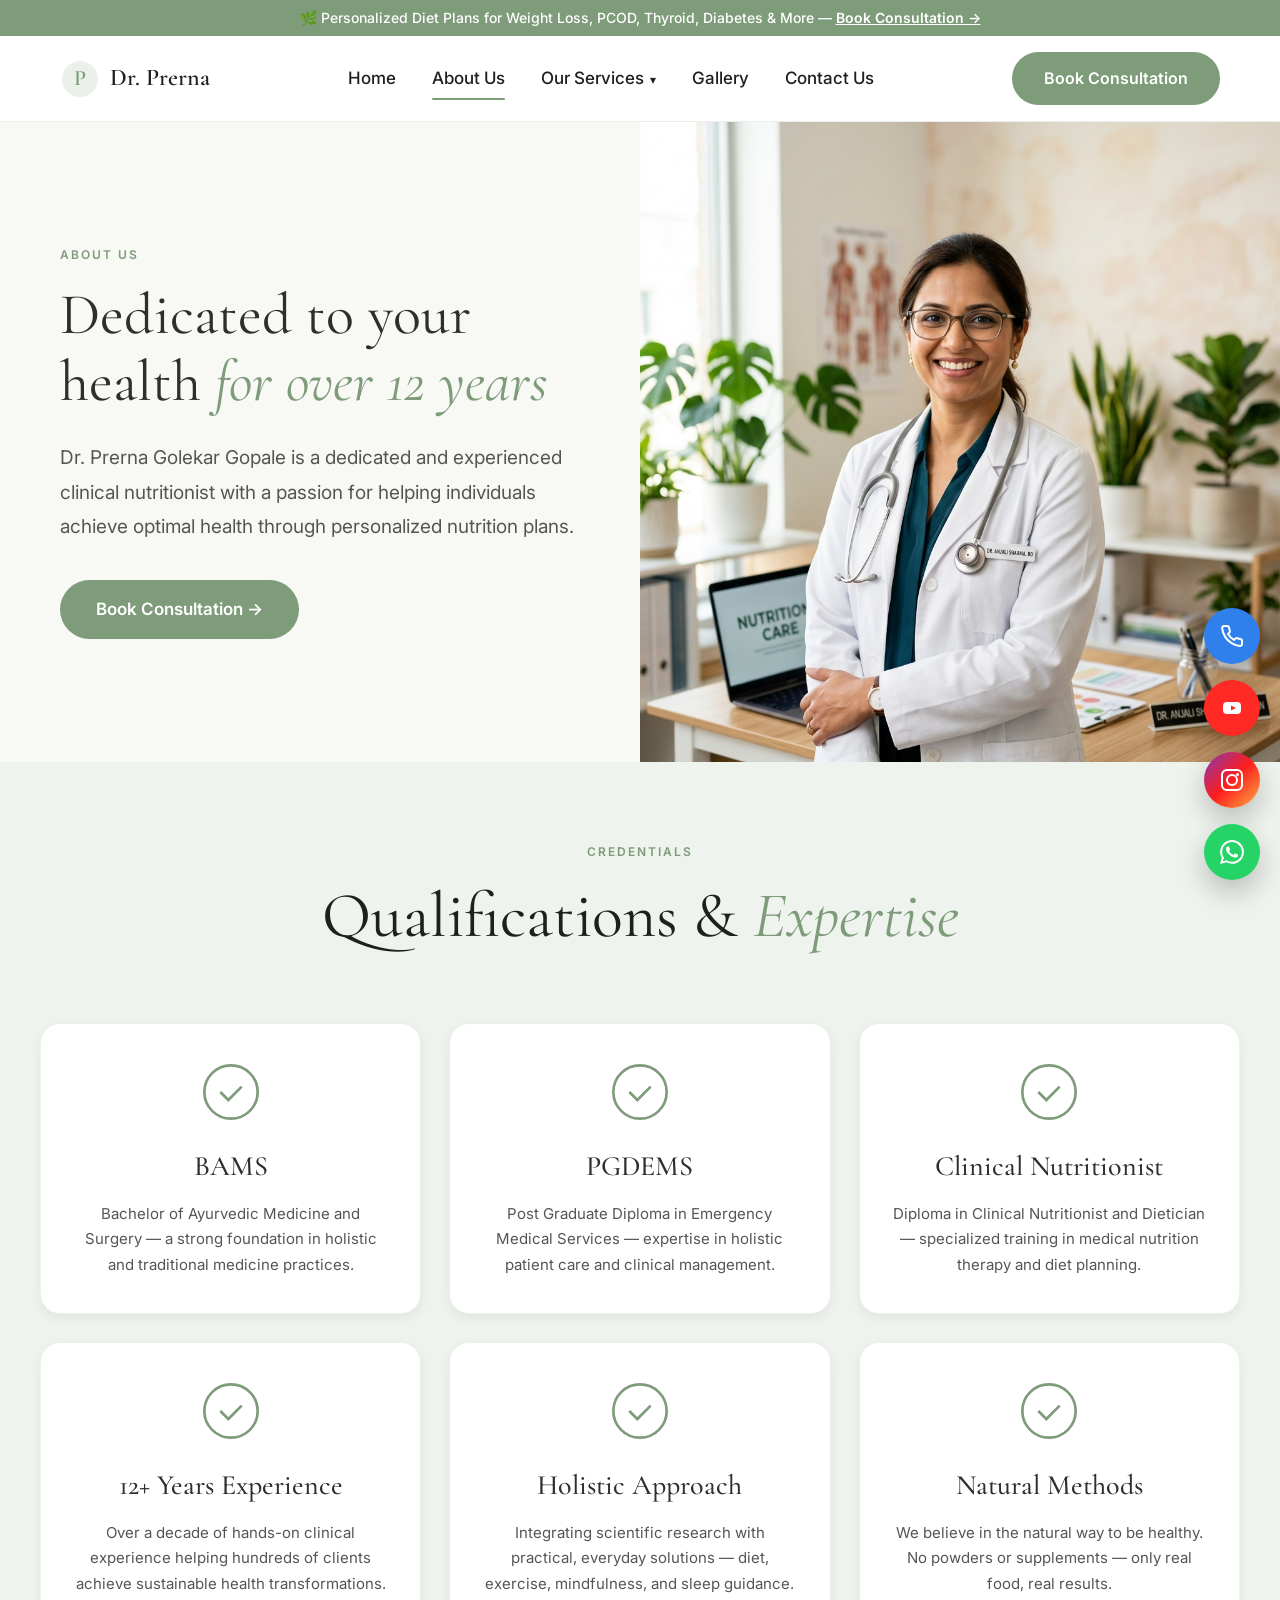
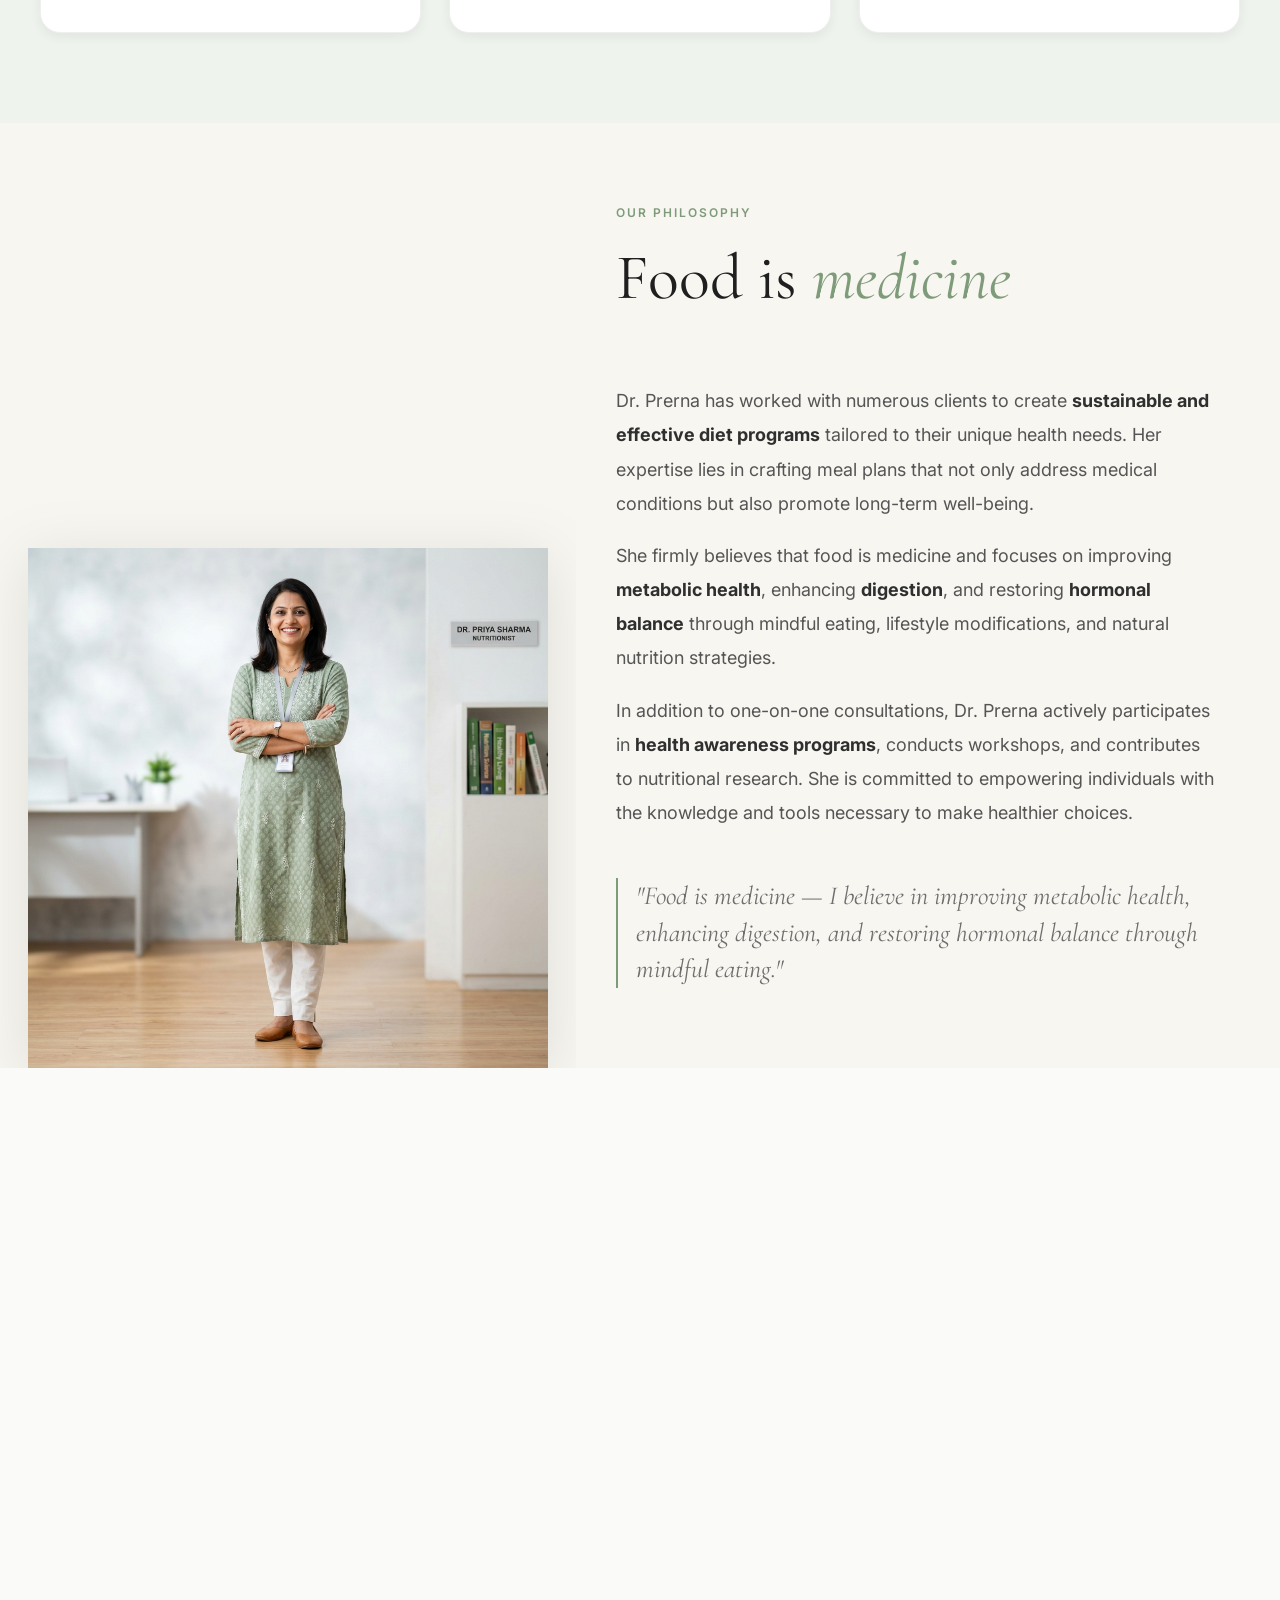
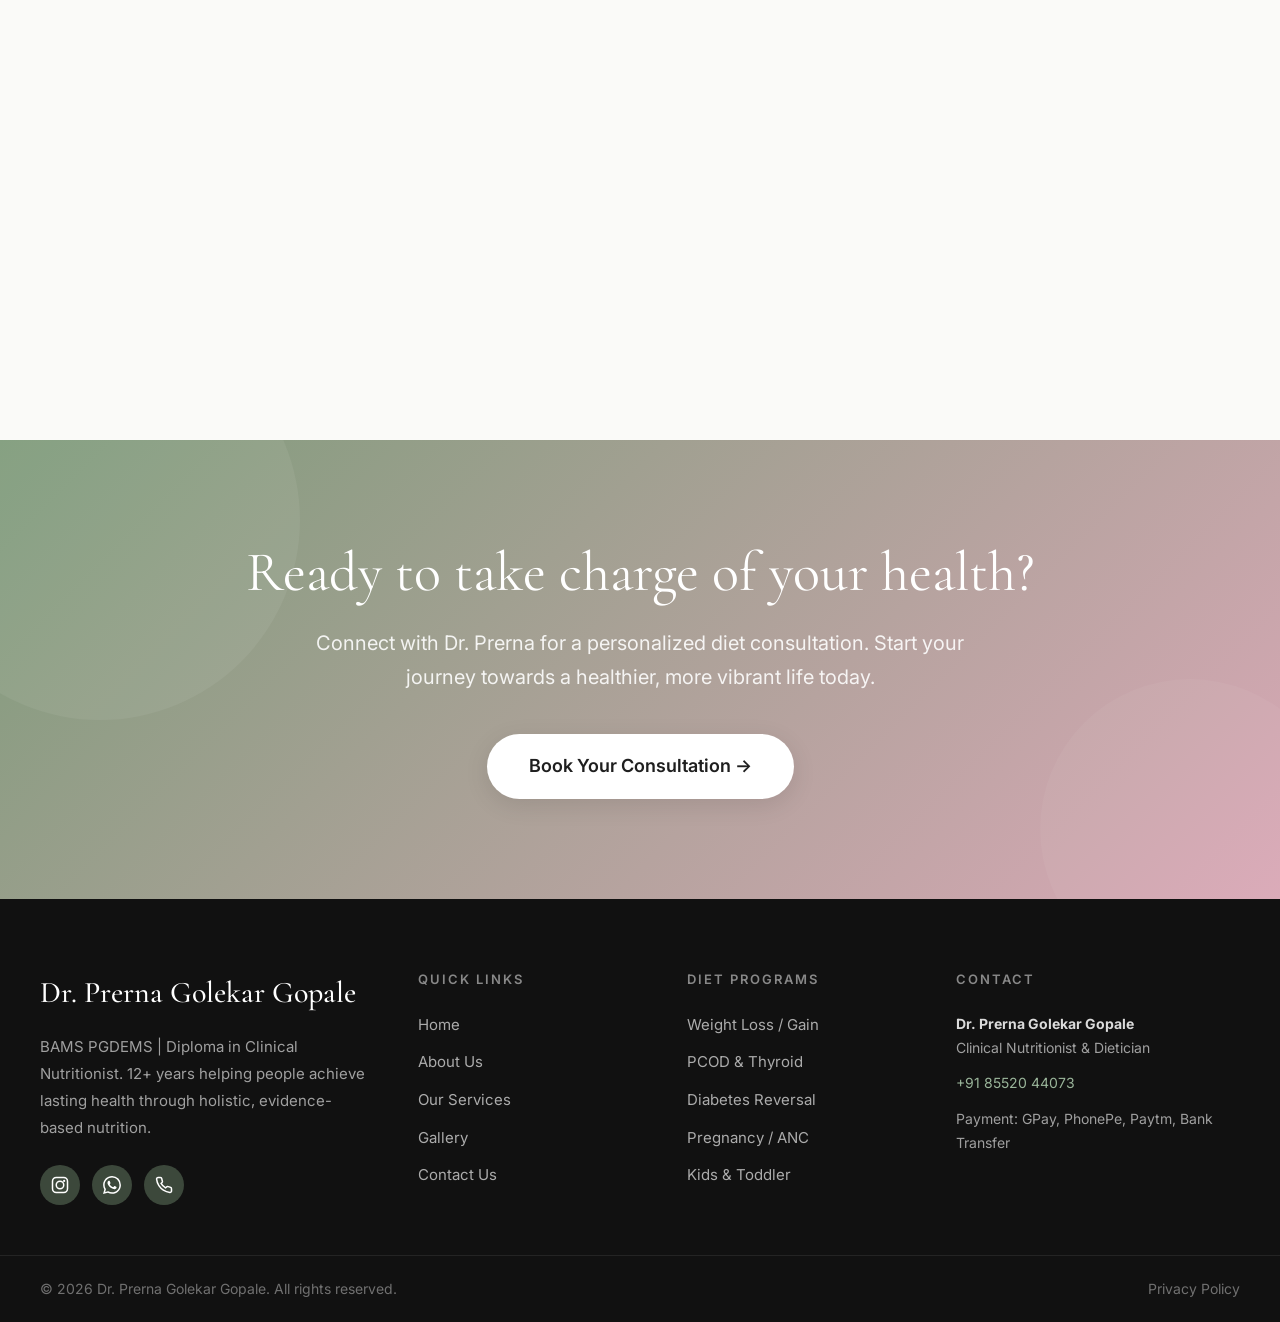
==== commit 9cf43c9a: "Bump asset version to load testimonial slider update" ====
--- a/about.html
+++ b/about.html
@@ -8,7 +8,7 @@
     <link rel="preconnect" href="https://fonts.googleapis.com">
     <link rel="preconnect" href="https://fonts.gstatic.com" crossorigin>
     <link href="https://fonts.googleapis.com/css2?family=Cormorant+Garamond:ital,wght@0,300;0,400;0,500;0,600;0,700;1,300;1,400;1,500;1,600;1,700&family=Inter:wght@300;400;500;600;700&display=swap" rel="stylesheet">
-    <link rel="stylesheet" href="styles.css">
+    <link rel="stylesheet" href="styles.css?v=20260423-4">
 </head>
 <body>
 
@@ -294,6 +294,6 @@
     </a>
 </div>
 
-<script src="script.js"></script>
+<script src="script.js?v=20260423-4"></script>
 </body>
 </html>
